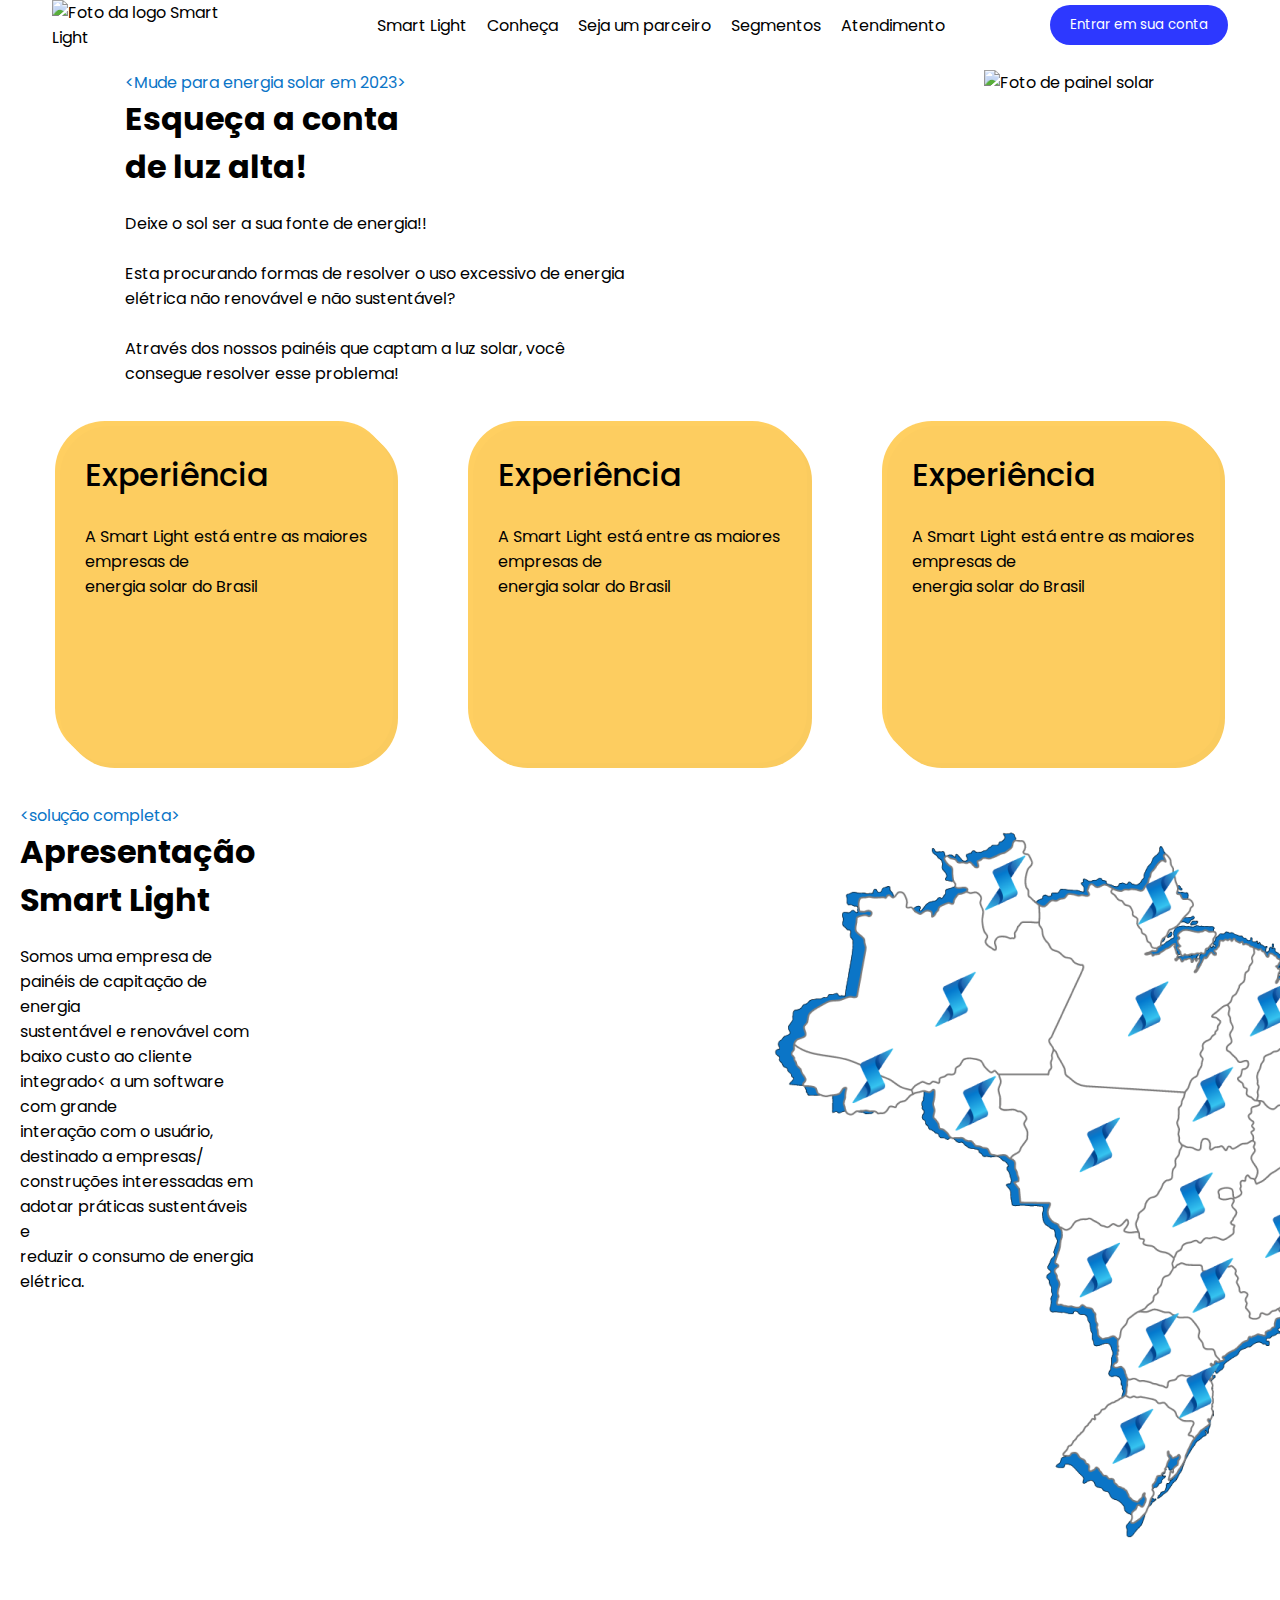
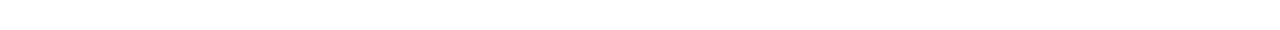
==== index.html @ 991dec16 "Adicionado card-box" ====
<!DOCTYPE html>
<html lang="en">

<head>
    <meta charset="UTF-8">
    <meta http-equiv="X-UA-Compatible" content="IE=edge">
    <meta name="viewport" content="width=device-width, initial-scale=1.0">
    <link rel="stylesheet" href="./style.css">
    <link rel="preconnect" href="https://fonts.googleapis.com">
    <link rel="preconnect" href="https://fonts.gstatic.com" crossorigin>
    <link href="https://fonts.googleapis.com/css2?family=Poppins:wght@300;400;500;600;700;800;900&display=swap"
        rel="stylesheet">

    <script defer src="./script.js"></script>
    <title>Smart Light</title>
</head>

<body>
    <header>
        <nav>
            <img src="./img/logosmart.png" class="logo" alt="Foto da logo Smart Light">
            <div class="links">
                <ul class="nav-itens">
                    <li><a href="">Smart Light</a></li>
                    <li><a href="">Conheça</a></li>
                    <li><a href="">Seja um parceiro</a></li>
                    <li><a href="">Segmentos</a></li>
                    <li><a href="">Atendimento</a></li>
                </ul>
            </div>
            <button href="" class="login">Entrar em sua conta</button>
        </nav>
    </header>

    <div class="container">
    <div class="container-top">
        <div class="texto">
            <p class="mude-energia-solar">&ltMude para energia solar em 2023&gt</p>
            <h1>Esqueça a conta<br>de luz alta!</h1>
            <p>Deixe o sol ser a sua fonte de energia!!</p><br>

            <p>Esta procurando formas de resolver o uso excessivo de energia<br> elétrica não renovável e não
                sustentável?</p><br>

            <p>Através dos nossos painéis que captam a luz solar, você<br> consegue resolver esse problema!</p>

        </div>

        <div class="imagem">
            <img src="./img/painel.png" class="foto-painel" alt="Foto de painel solar">
        </div>
    </div>




    <div class="card-box-container">

        <section class="card-box">
            <div class="card-box-texto">
                <h1>Experiência</h1><br>
                <p>A Smart Light está entre as maiores empresas de<br> energia solar do Brasil</p>
            </div>
        </section>

        <section class="card-box">
            <div class="card-box-texto">
                <h1>Experiência</h1><br>
                <p>A Smart Light está entre as maiores empresas de<br> energia solar do Brasil</p>
            </div>
        </section>

        <section class="card-box">
            <div class="card-box-texto">
                <h1>Experiência</h1><br>
                <p>A Smart Light está entre as maiores empresas de<br> energia solar do Brasil</p>
            </div>
        </section>

    </div>



        <div class="container-top">
            <div class="texto">
                <div class="texto2">
                    <p class="mude-energia-solar">&ltsolução completa&gt</p>
                    <h1>Apresentação<br>Smart Light</h1>
                    <p>Somos uma empresa de painéis de capitação de energia<br> sustentável e renovável com baixo
                        custo ao cliente integrado< a um software com grande<br> interação com o usuário,<br>
                            destinado a empresas/<br>construções interessadas em<br> adotar práticas sustentáveis
                            e<br> reduzir o consumo de energia<br> elétrica.</p>
                </div>
            </div>

            <div class="imagem">
                <img src="./img/mapa.png" class="foto-painel" alt="Foto de painel solar">
            </div>
        </div>
    </div>

</body>

</html>
---- style.css ----
* {
    padding: 0;
    margin: 0 auto;
    box-sizing: border-box;
    font-family: 'Poppins', sans-serif;
}

nav {
    display: flex;
    justify-content: space-around;
    align-items: center;
}

.logo {
    width: 200px;
}

.nav-itens {
    list-style: none;
    display: flex;
}

.nav-itens>li>a {
    padding-left: 20px;
    color: rgb(0, 0, 0);
    text-decoration: none;
}

.login {
    padding: 10px 20px;
    border-radius: 20px;
    border: none;
    color: #ffff;
    background-color: #2D38FF;
    cursor: pointer;
    transition: 1s ;
}

.login:hover {
    background-color:#00010c;
    transition: 1s;
}

.container {
    margin: 20px;
}


.container-top{
    display: flex;
    justify-content: space-between;
    gap:150px;
}

.container-top h1{
    margin-bottom: 20px;
}

.mude-energia-solar {
    color: #0B75C7;
}

.card-box-container {
    display: flex;
    justify-content: center;
}

.card-box {
    width: 349px;
    height: 337px;
    display: inline-block;
    margin: 40px;
    border-radius: 50px;
    background: #FDCD60;
    box-shadow:  5px 5px 0px #facb5f,-5px -5px 0px #ffcf61;
}

.card-box-texto {
    padding: 25px;
}

.card-box-texto h1 {
    font-weight: 500;
}
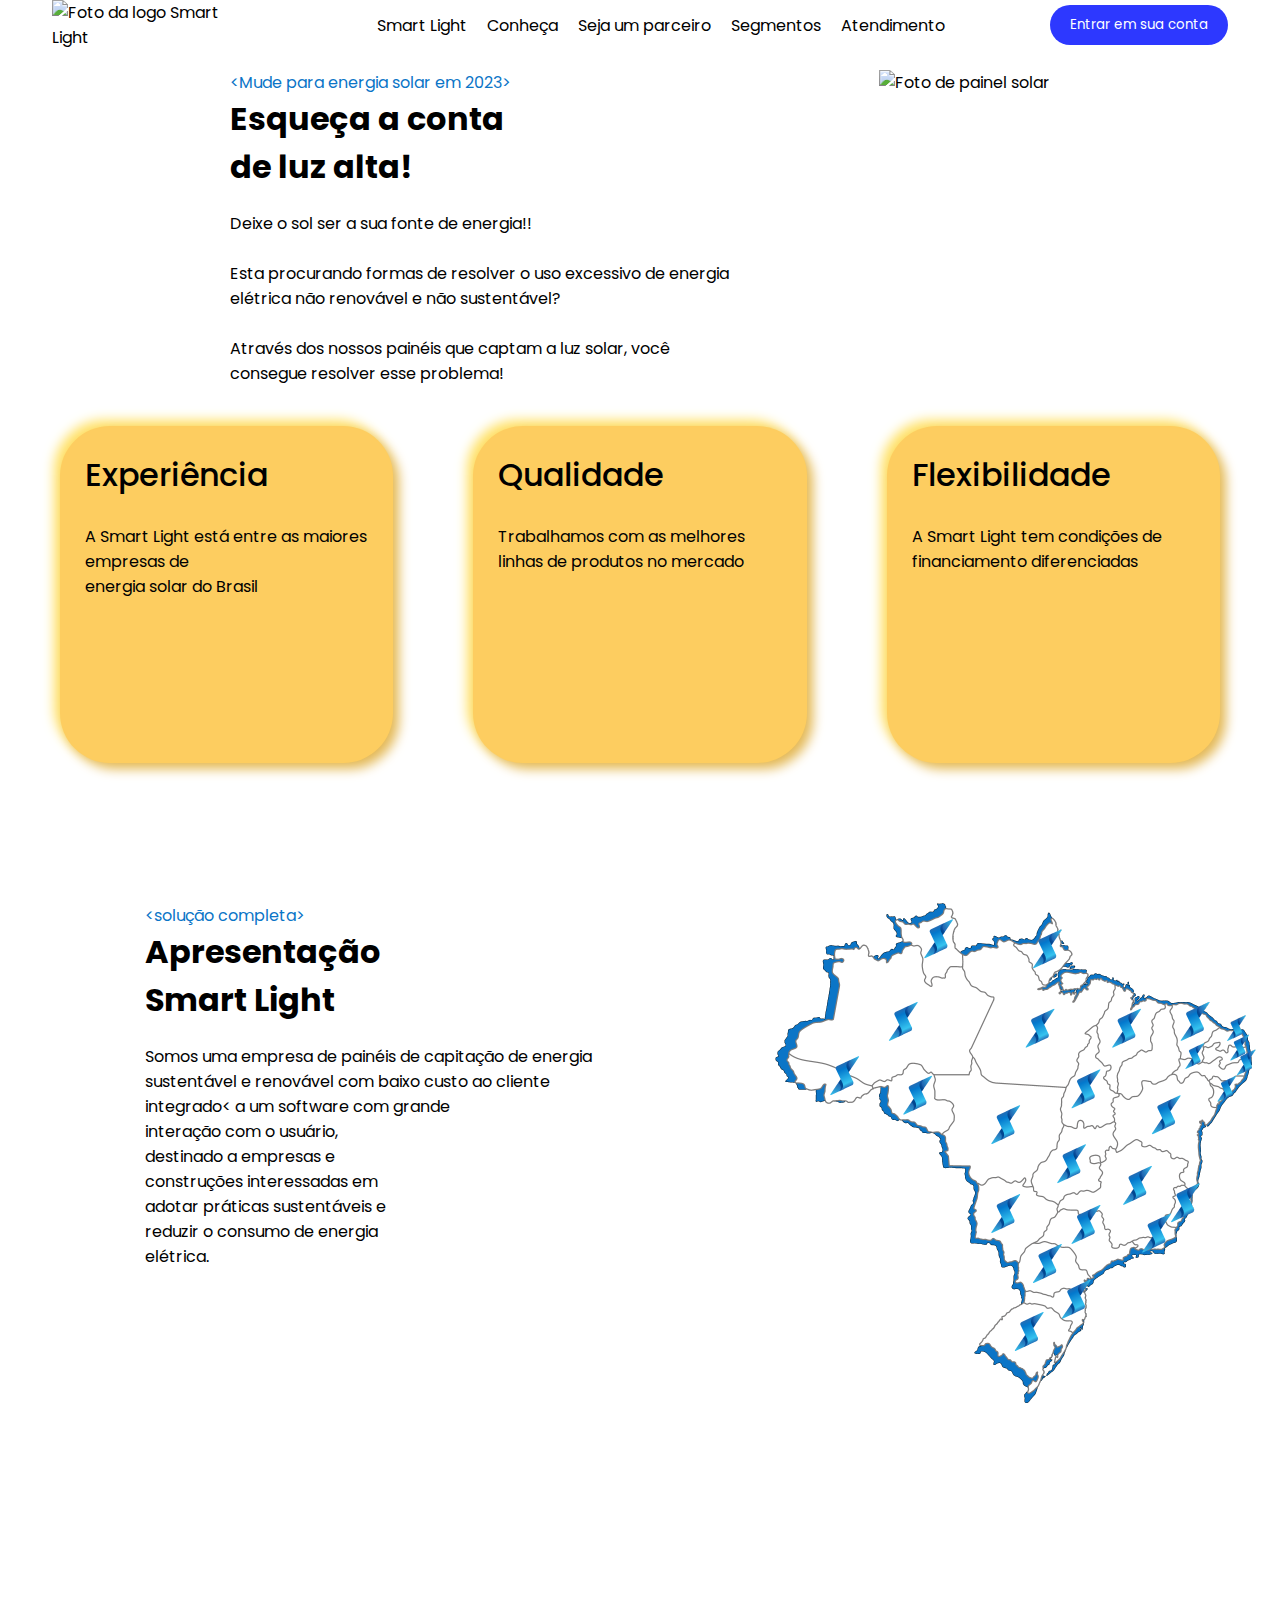
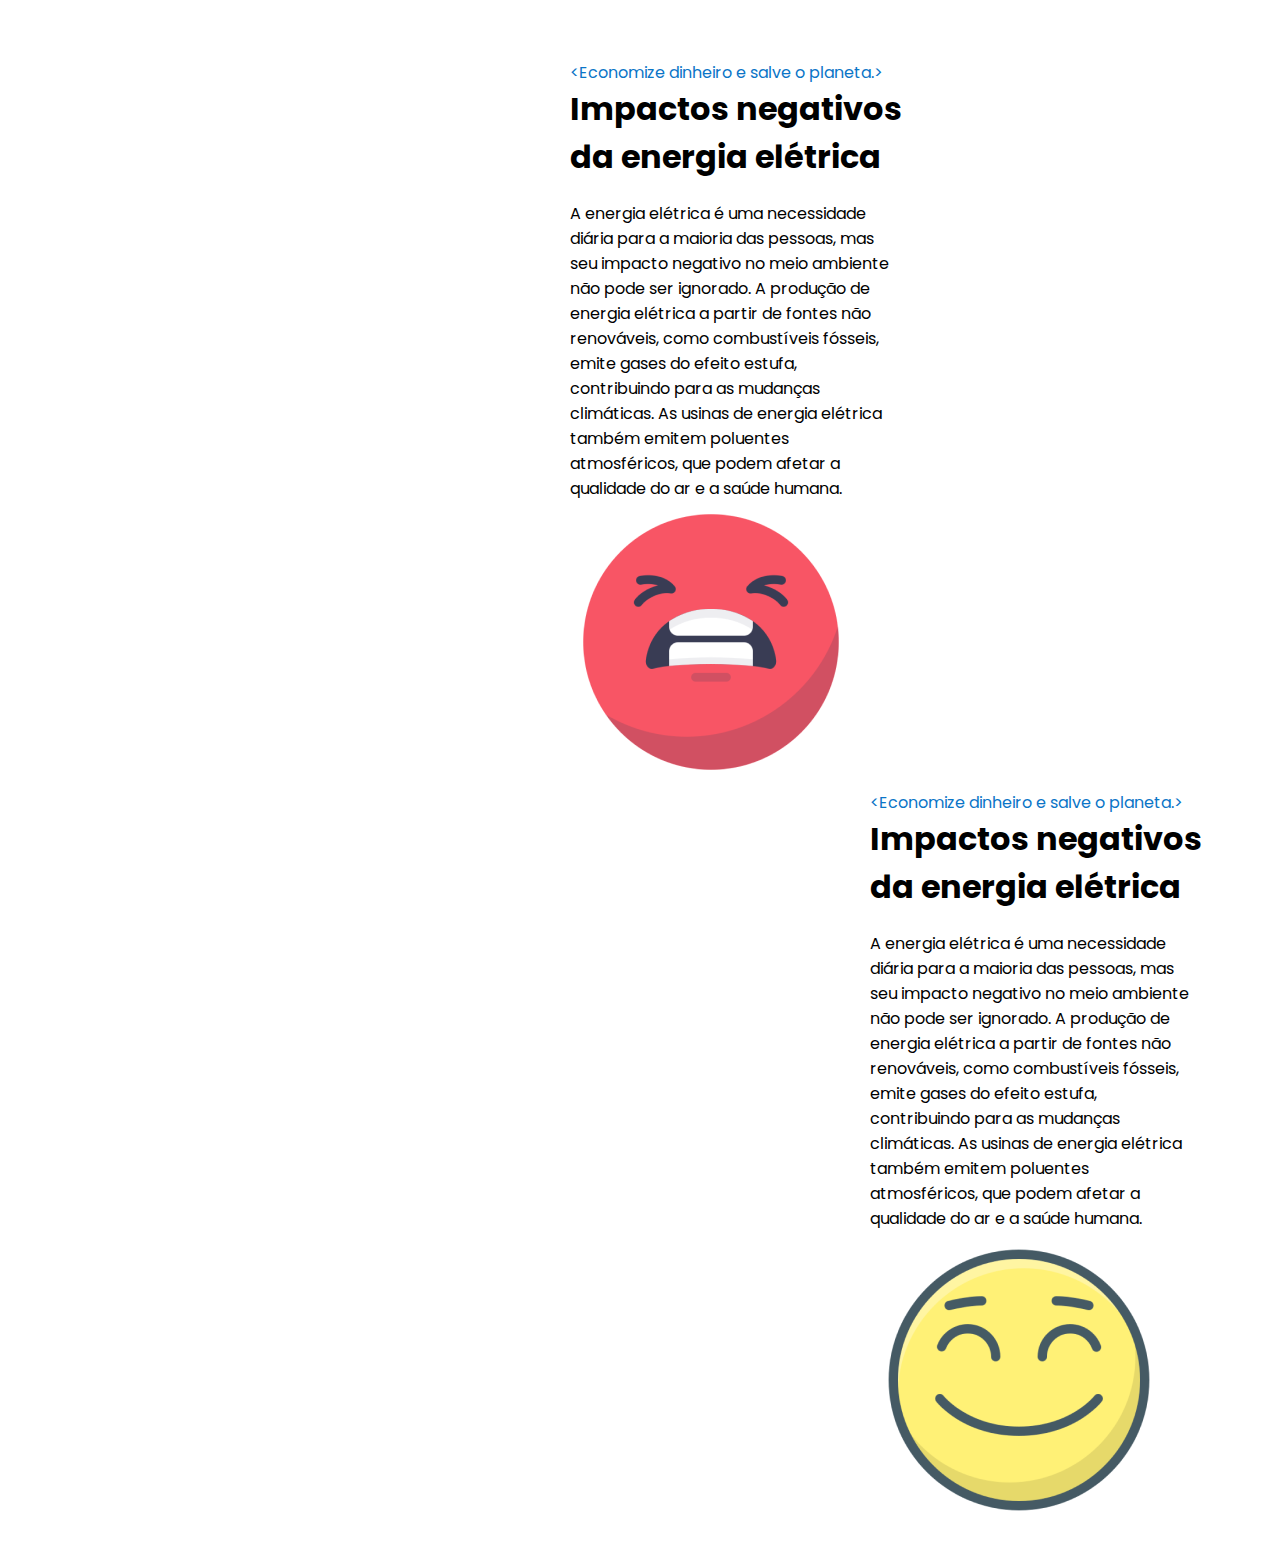
==== commit d5f93b93: "Adicionado aba de impactos" ====
--- a/index.html
+++ b/index.html
@@ -33,70 +33,100 @@
     </header>
 
     <div class="container">
-    <div class="container-top">
-        <div class="texto">
-            <p class="mude-energia-solar">&ltMude para energia solar em 2023&gt</p>
-            <h1>Esqueça a conta<br>de luz alta!</h1>
-            <p>Deixe o sol ser a sua fonte de energia!!</p><br>
+        <div class="container-top">
+            <div class="texto">
+                <p class="texto-azul">&ltMude para energia solar em 2023&gt</p>
+                <h1>Esqueça a conta<br>de luz alta!</h1>
+                <p>Deixe o sol ser a sua fonte de energia!!</p><br>
 
-            <p>Esta procurando formas de resolver o uso excessivo de energia<br> elétrica não renovável e não
-                sustentável?</p><br>
+                <p>Esta procurando formas de resolver o uso excessivo de energia<br> elétrica não renovável e não
+                    sustentável?</p><br>
 
-            <p>Através dos nossos painéis que captam a luz solar, você<br> consegue resolver esse problema!</p>
+                <p>Através dos nossos painéis que captam a luz solar, você<br> consegue resolver esse problema!</p>
 
+            </div>
+
+            <div class="imagem">
+                <img src="./img/painel.png" class="foto-painel" alt="Foto de painel solar">
+            </div>
         </div>
-
-        <div class="imagem">
-            <img src="./img/painel.png" class="foto-painel" alt="Foto de painel solar">
-        </div>
-    </div>
 
 
 
 
-    <div class="card-box-container">
+        <div class="card-box-container">
 
-        <section class="card-box">
-            <div class="card-box-texto">
-                <h1>Experiência</h1><br>
-                <p>A Smart Light está entre as maiores empresas de<br> energia solar do Brasil</p>
-            </div>
-        </section>
+            <section class="card-box">
+                <div class="card-box-texto">
+                    <h1>Experiência</h1><br>
+                    <p>A Smart Light está entre as maiores empresas de<br> energia solar do Brasil</p>
+                </div>
+            </section>
 
-        <section class="card-box">
-            <div class="card-box-texto">
-                <h1>Experiência</h1><br>
-                <p>A Smart Light está entre as maiores empresas de<br> energia solar do Brasil</p>
-            </div>
-        </section>
+            <section class="card-box">
+                <div class="card-box-texto">
+                    <h1>Qualidade</h1><br>
+                    <p>Trabalhamos com as melhores linhas de produtos no mercado</p>
+                </div>
+            </section>
 
-        <section class="card-box">
-            <div class="card-box-texto">
-                <h1>Experiência</h1><br>
-                <p>A Smart Light está entre as maiores empresas de<br> energia solar do Brasil</p>
-            </div>
-        </section>
+            <section class="card-box">
+                <div class="card-box-texto">
+                    <h1>Flexibilidade</h1><br>
+                    <p>A Smart Light tem condições de financiamento diferenciadas</p>
+                </div>
+            </section>
 
-    </div>
+        </div>
 
 
 
-        <div class="container-top">
+        <div class="container-top-2">
             <div class="texto">
-                <div class="texto2">
-                    <p class="mude-energia-solar">&ltsolução completa&gt</p>
-                    <h1>Apresentação<br>Smart Light</h1>
-                    <p>Somos uma empresa de painéis de capitação de energia<br> sustentável e renovável com baixo
-                        custo ao cliente integrado< a um software com grande<br> interação com o usuário,<br>
-                            destinado a empresas/<br>construções interessadas em<br> adotar práticas sustentáveis
-                            e<br> reduzir o consumo de energia<br> elétrica.</p>
-                </div>
+                <p class="texto-azul">&ltsolução completa&gt</p>
+                <h1>Apresentação<br>Smart Light</h1>
+                <p>Somos uma empresa de painéis de capitação de energia<br> sustentável e renovável com baixo
+                    custo ao cliente integrado< a um software com grande<br> interação com o usuário,<br>
+                        destinado a empresas e<br>construções interessadas em<br> adotar práticas sustentáveis
+                        e<br> reduzir o consumo de energia<br> elétrica.</p>
+            </div>
+            <div class="imagem-mapa">
+                <img src="./img/mapa.png" class="foto-mapa" alt="Foto de painel solar">
+            </div>
+        </div>
+
+        <div class="container-impactos">
+            <div class="texto-impactos">
+                <p class="texto-azul">&ltEconomize dinheiro e salve o planeta.&gt</p>
+                <h1>Impactos negativos<br>da energia elétrica</h1>
+                <p>A energia elétrica é uma necessidade<br> diária para a maioria das pessoas, mas<br> seu impacto
+                    negativo no meio ambiente<br> não pode ser ignorado. A produção de<br> energia elétrica a partir de
+                    fontes não<br> renováveis, como combustíveis fósseis,<br> emite gases do efeito estufa,<br>
+                    contribuindo para as mudanças<br> climáticas. As usinas de energia elétrica<br> também emitem
+                    poluentes<br> atmosféricos, que podem afetar a<br> qualidade do ar e a saúde humana.</p>
             </div>
 
-            <div class="imagem">
-                <img src="./img/mapa.png" class="foto-painel" alt="Foto de painel solar">
+            <div class="imagens-impactos">
+                <img src="./img/triste.png" class="triste" alt="">
             </div>
         </div>
+
+        <div class="container-impactos-2">
+            <div class="texto-impactos-2">
+                <p class="texto-azul">&ltEconomize dinheiro e salve o planeta.&gt</p>
+                <h1>Impactos negativos<br>da energia elétrica</h1>
+                <p>A energia elétrica é uma necessidade<br> diária para a maioria das pessoas, mas<br> seu impacto
+                    negativo no meio ambiente<br> não pode ser ignorado. A produção de<br> energia elétrica a partir de
+                    fontes não<br> renováveis, como combustíveis fósseis,<br> emite gases do efeito estufa,<br>
+                    contribuindo para as mudanças<br> climáticas. As usinas de energia elétrica<br> também emitem
+                    poluentes<br> atmosféricos, que podem afetar a<br> qualidade do ar e a saúde humana.</p>
+            </div>
+            <div class="imagens-impactos">
+                <img src="./img/feliz.png" class="feliz" alt="">
+            </div>
+        </div>
+
+
     </div>
 
 </body>
--- a/style.css
+++ b/style.css
@@ -1,6 +1,6 @@
 * {
     padding: 0;
-    margin: 0 auto;
+    margin: 0px;
     box-sizing: border-box;
     font-family: 'Poppins', sans-serif;
 }
@@ -41,28 +41,28 @@
     transition: 1s;
 }
 
+/*CONTAINER GERAL*/
 .container {
     margin: 20px;
 }
 
-
+/*CONTAINER-TOP 1*/
 .container-top{
     display: flex;
-    justify-content: space-between;
+    justify-content: center;
     gap:150px;
 }
 
+/*MARGIN BOTTOM DO H1 PARA O TEXTO*/
 .container-top h1{
     margin-bottom: 20px;
 }
 
-.mude-energia-solar {
-    color: #0B75C7;
-}
 
 .card-box-container {
     display: flex;
     justify-content: center;
+    margin-bottom: 100px;
 }
 
 .card-box {
@@ -72,7 +72,7 @@
     margin: 40px;
     border-radius: 50px;
     background: #FDCD60;
-    box-shadow:  5px 5px 0px #facb5f,-5px -5px 0px #ffcf61;
+    box-shadow:  6px 6px 12px #e4b956,-6px -6px 12px #ffe26a;
 }
 
 .card-box-texto {
@@ -82,3 +82,45 @@
 .card-box-texto h1 {
     font-weight: 500;
 }
+
+/*CONTAINER-TOP 2*/
+.container-top-2{
+    display: flex;
+    justify-content: center;
+    gap:150px;
+    margin-left: 125px;
+    margin-bottom: 250px;
+}
+
+/*MARGIN BOTTOM DO H1 PARA O TEXTO*/
+.container-top-2 h1{
+    margin-bottom: 20px;
+}
+
+/*MARGIN BOTTOM DO H1 PARA O TEXTO*/
+.container-impactos h1{
+    margin-bottom: 20px;
+}
+
+/*MARGIN BOTTOM DO H1 PARA O TEXTO*/
+.container-impactos-2 h1{
+    margin-bottom: 20px;
+}
+
+.container-impactos {
+    display: inline-block;
+    margin-left: 550px;
+
+}
+
+.container-impactos-2 {
+    display: inline-block;
+    margin-left: 850px;
+}
+
+/*TEXTO EM AZUL EM CIMA DOS CONTAINERS*/
+.texto-azul {
+    color: #0B75C7;
+}
+
+
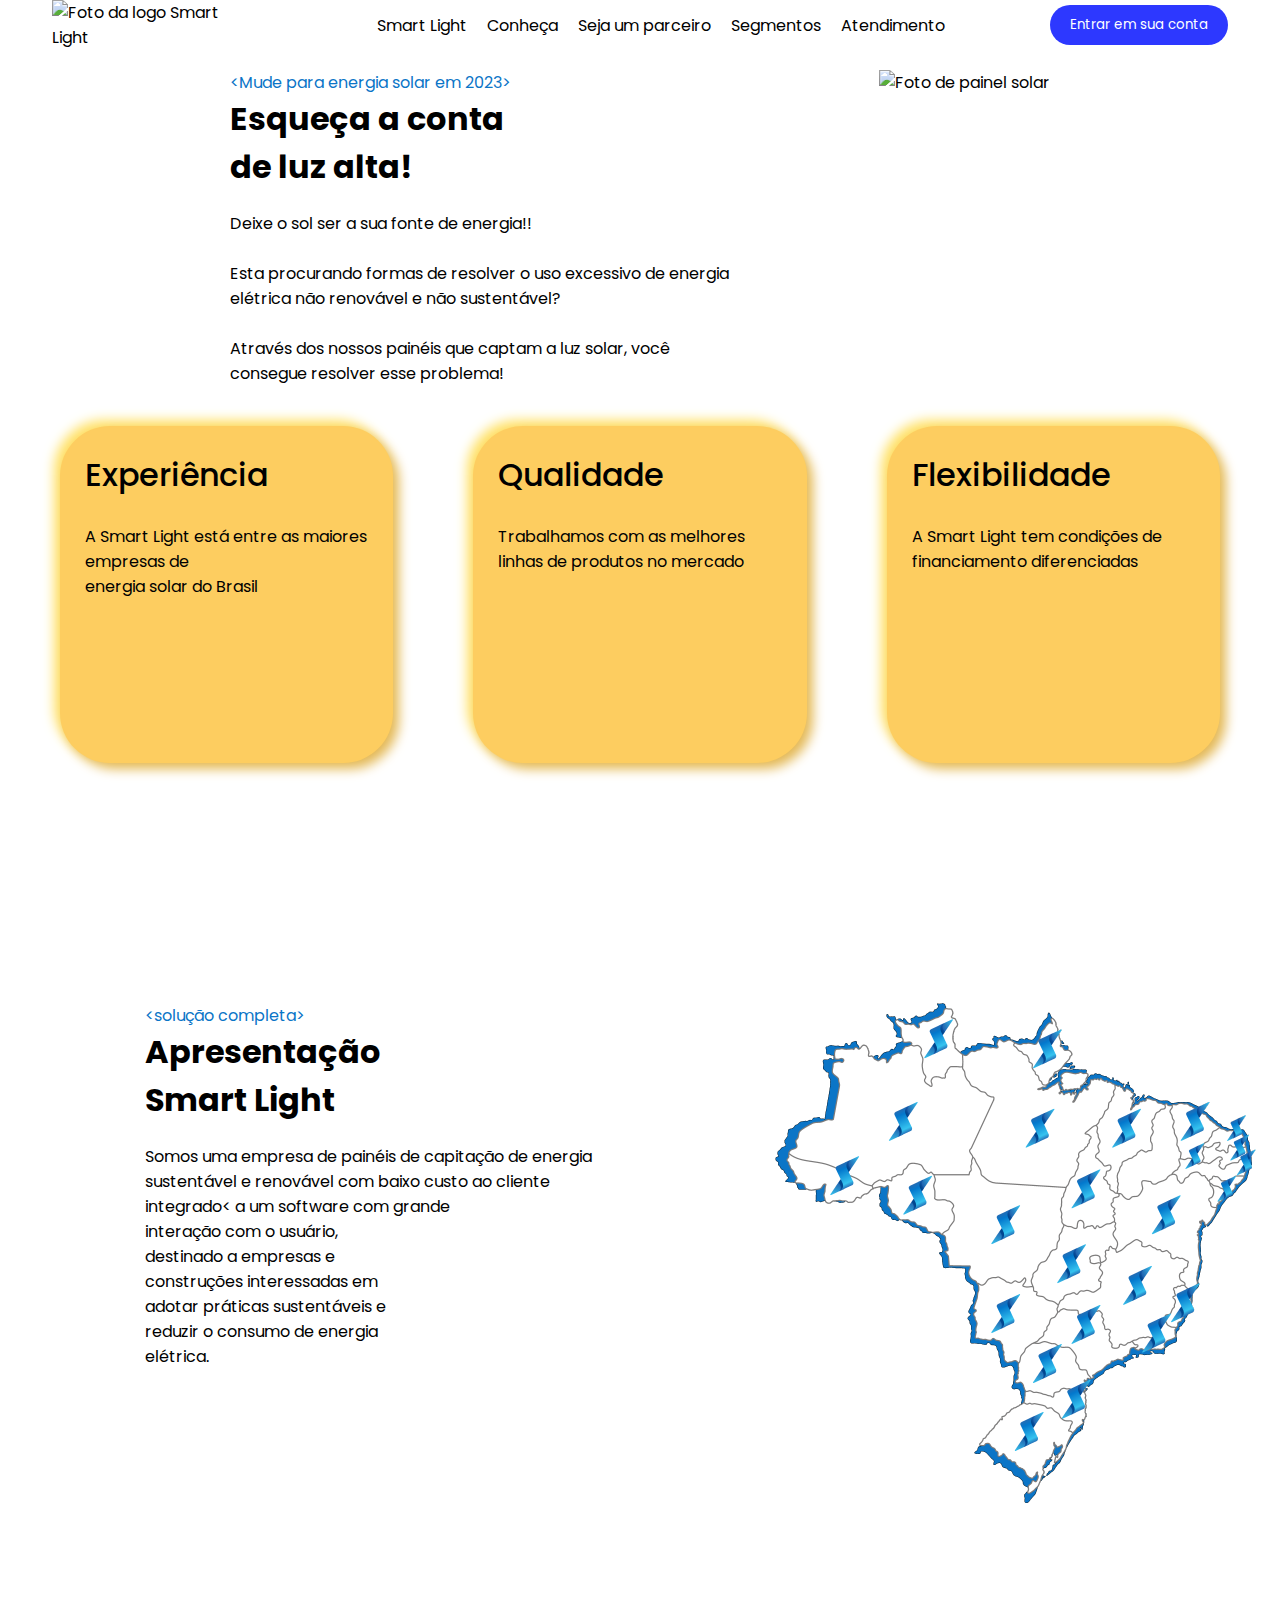
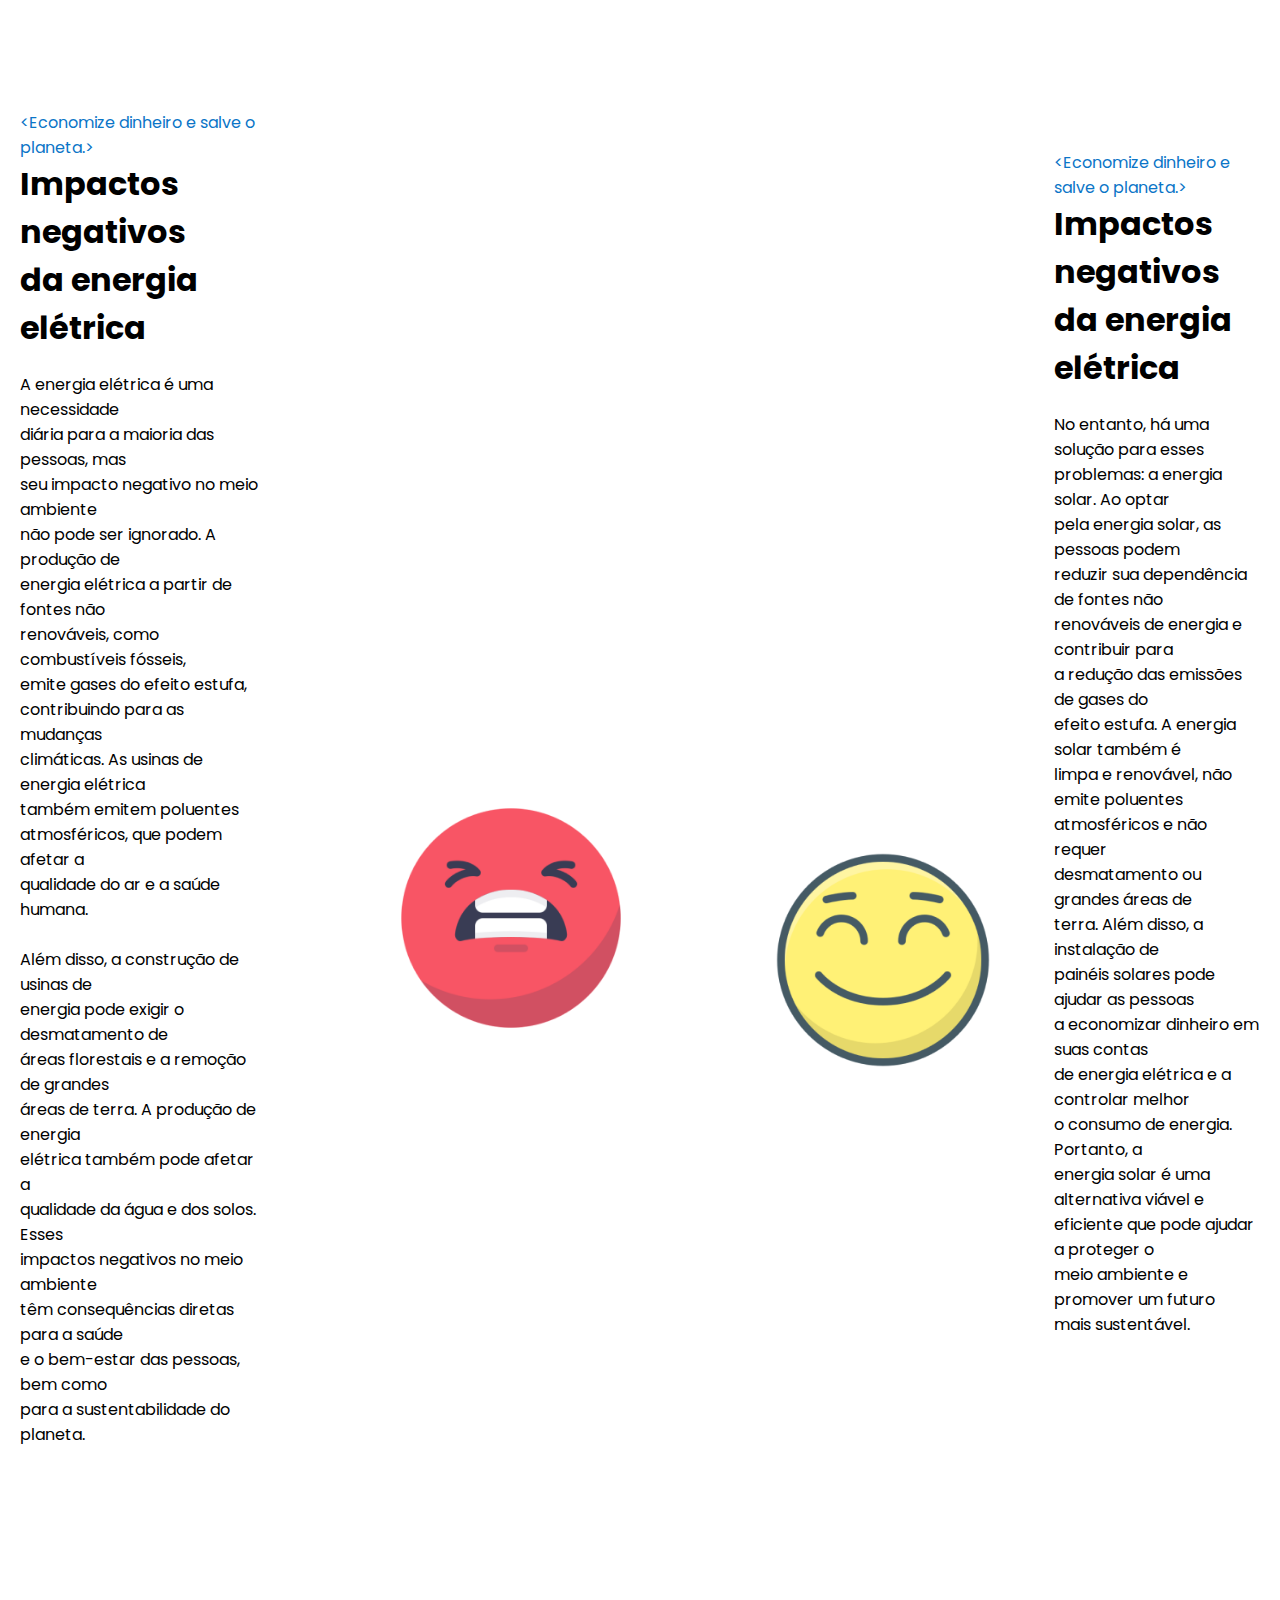
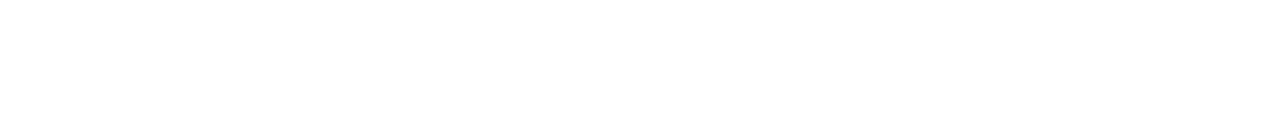
==== commit b2b09fee: "Finalizada a aba de impactos" ====
--- a/index.html
+++ b/index.html
@@ -8,8 +8,13 @@
     <link rel="stylesheet" href="./style.css">
     <link rel="preconnect" href="https://fonts.googleapis.com">
     <link rel="preconnect" href="https://fonts.gstatic.com" crossorigin>
-    <link href="https://fonts.googleapis.com/css2?family=Poppins:wght@300;400;500;600;700;800;900&display=swap"
-        rel="stylesheet">
+    <link href="https://fonts.googleapis.com/css2?family=Poppins:wght@300;400;500;600;700;800;900&display=swap" rel="stylesheet">
+    <link rel="stylesheet" href="./css/style.css">
+    <link rel="stylesheet" href="./css/cards.css">
+    <link rel="stylesheet" href="./css/containers.css">
+    <link rel="stylesheet" href="./css/impactos.css">
+    
+
 
     <script defer src="./script.js"></script>
     <title>Smart Light</title>
@@ -103,27 +108,26 @@
                     negativo no meio ambiente<br> não pode ser ignorado. A produção de<br> energia elétrica a partir de
                     fontes não<br> renováveis, como combustíveis fósseis,<br> emite gases do efeito estufa,<br>
                     contribuindo para as mudanças<br> climáticas. As usinas de energia elétrica<br> também emitem
-                    poluentes<br> atmosféricos, que podem afetar a<br> qualidade do ar e a saúde humana.</p>
+                    poluentes<br> atmosféricos, que podem afetar a<br> qualidade do ar e a saúde humana.<br>
+                    <br> Além disso, a construção de usinas de<br> energia pode exigir o desmatamento de<br> áreas florestais e a remoção de grandes<br> áreas de terra. A produção de energia<br> elétrica também pode afetar a<br> qualidade da água e dos solos. Esses<br>impactos negativos no meio ambiente<br> têm consequências diretas para a saúde<br> e o bem-estar das pessoas, bem como<br> para a sustentabilidade do planeta.</p>
+                    <div class="imagens-impactos">
+                        <img src="./img/triste.png" class="foto-triste" alt="">
+                    </div>
             </div>
 
-            <div class="imagens-impactos">
-                <img src="./img/triste.png" class="triste" alt="">
+            
+            <div class="imagens-impactos-2">
+                <img src="./img/feliz.png" class="foto-feliz" alt="">
             </div>
-        </div>
 
-        <div class="container-impactos-2">
             <div class="texto-impactos-2">
                 <p class="texto-azul">&ltEconomize dinheiro e salve o planeta.&gt</p>
                 <h1>Impactos negativos<br>da energia elétrica</h1>
-                <p>A energia elétrica é uma necessidade<br> diária para a maioria das pessoas, mas<br> seu impacto
-                    negativo no meio ambiente<br> não pode ser ignorado. A produção de<br> energia elétrica a partir de
-                    fontes não<br> renováveis, como combustíveis fósseis,<br> emite gases do efeito estufa,<br>
-                    contribuindo para as mudanças<br> climáticas. As usinas de energia elétrica<br> também emitem
-                    poluentes<br> atmosféricos, que podem afetar a<br> qualidade do ar e a saúde humana.</p>
+                <p>No entanto, há uma solução para esses<br> problemas: a energia solar. Ao optar<br> pela energia solar, as pessoas podem<br> reduzir sua dependência de fontes não<br> renováveis de energia e contribuir para<br> a redução das emissões de gases do<br> efeito estufa. A energia solar também é<br> limpa e renovável, não emite poluentes<br> atmosféricos e não requer<br> desmatamento ou grandes áreas de<br> terra. Além disso, a instalação de<br> painéis solares pode ajudar as pessoas<br> a economizar dinheiro em suas contas<br> de energia elétrica e a controlar melhor<br> o consumo de energia. Portanto, a<br> energia solar é uma alternativa viável e<br> eficiente que pode ajudar a proteger o<br> meio ambiente e promover um futuro<br> mais sustentável.</p>
+
+                    
             </div>
-            <div class="imagens-impactos">
-                <img src="./img/feliz.png" class="feliz" alt="">
-            </div>
+
         </div>
 
 
--- a/css/style.css
+++ b/css/style.css
@@ -0,0 +1,50 @@
+* {
+    padding: 0;
+    margin: 0px;
+    box-sizing: border-box;
+    font-family: 'Poppins', sans-serif;
+}
+
+nav {
+    display: flex;
+    justify-content: space-around;
+    align-items: center;
+}
+
+.logo {
+    width: 200px;
+}
+
+.nav-itens {
+    list-style: none;
+    display: flex;
+}
+
+.nav-itens>li>a {
+    padding-left: 20px;
+    color: rgb(0, 0, 0);
+    text-decoration: none;
+}
+
+.login {
+    padding: 10px 20px;
+    border-radius: 20px;
+    border: none;
+    color: #ffff;
+    background-color: #2D38FF;
+    cursor: pointer;
+    transition: 1s ;
+}
+
+.login:hover {
+    background-color:#00010c;
+    transition: 1s;
+}
+
+
+/*TEXTO EM AZUL EM CIMA DOS CONTAINERS*/
+.texto-azul {
+    color: #0B75C7;
+}
+
+
--- a/css/cards.css
+++ b/css/cards.css
@@ -0,0 +1,23 @@
+.card-box-container {
+    display: flex;
+    justify-content: center;
+    margin-bottom: 200px;
+}
+
+.card-box {
+    width: 349px;
+    height: 337px;
+    display: inline-block;
+    margin: 40px;
+    border-radius: 50px;
+    background: #FDCD60;
+    box-shadow:  6px 6px 12px #e4b956,-6px -6px 12px #ffe26a;
+}
+
+.card-box-texto {
+    padding: 25px;
+}
+
+.card-box-texto h1 {
+    font-weight: 500;
+}--- a/css/containers.css
+++ b/css/containers.css
@@ -0,0 +1,31 @@
+/*CONTAINER GERAL*/
+.container {
+    margin: 20px;
+}
+
+/*CONTAINER-TOP 1*/
+.container-top{
+    display: flex;
+    justify-content: center;
+    gap:150px;
+}
+
+/*MARGIN BOTTOM DO H1 PARA O TEXTO*/
+.container-top h1{
+    margin-bottom: 20px;
+}
+
+
+/*CONTAINER-TOP 2*/
+.container-top-2{
+    display: flex;
+    justify-content: center;
+    gap:150px;
+    margin-left: 125px;
+    margin-bottom: 200px;
+}
+
+/*MARGIN BOTTOM DO H1 PARA O TEXTO*/
+.container-top-2 h1{
+    margin-bottom: 20px;
+}--- a/css/impactos.css
+++ b/css/impactos.css
@@ -0,0 +1,33 @@
+.container-impactos {
+    display: flex;
+    justify-content: center;
+    align-items: center;
+}
+
+
+.texto-impactos-2 {
+    margin-left: 520px;
+    margin-bottom: 320px;
+}
+
+
+/*MARGIN BOTTOM DO H1 PARA O TEXTO*/
+.container-impactos h1{
+    margin-bottom: 20px;
+}
+
+
+.foto-triste{
+    width: 242px;
+    position: relative;
+    left: 370px;
+    bottom: 650px;
+}
+
+.foto-feliz {
+    position: relative;
+    margin-right: 30px;
+    width: 242px;
+    left: 500px;
+    top: 60px;
+}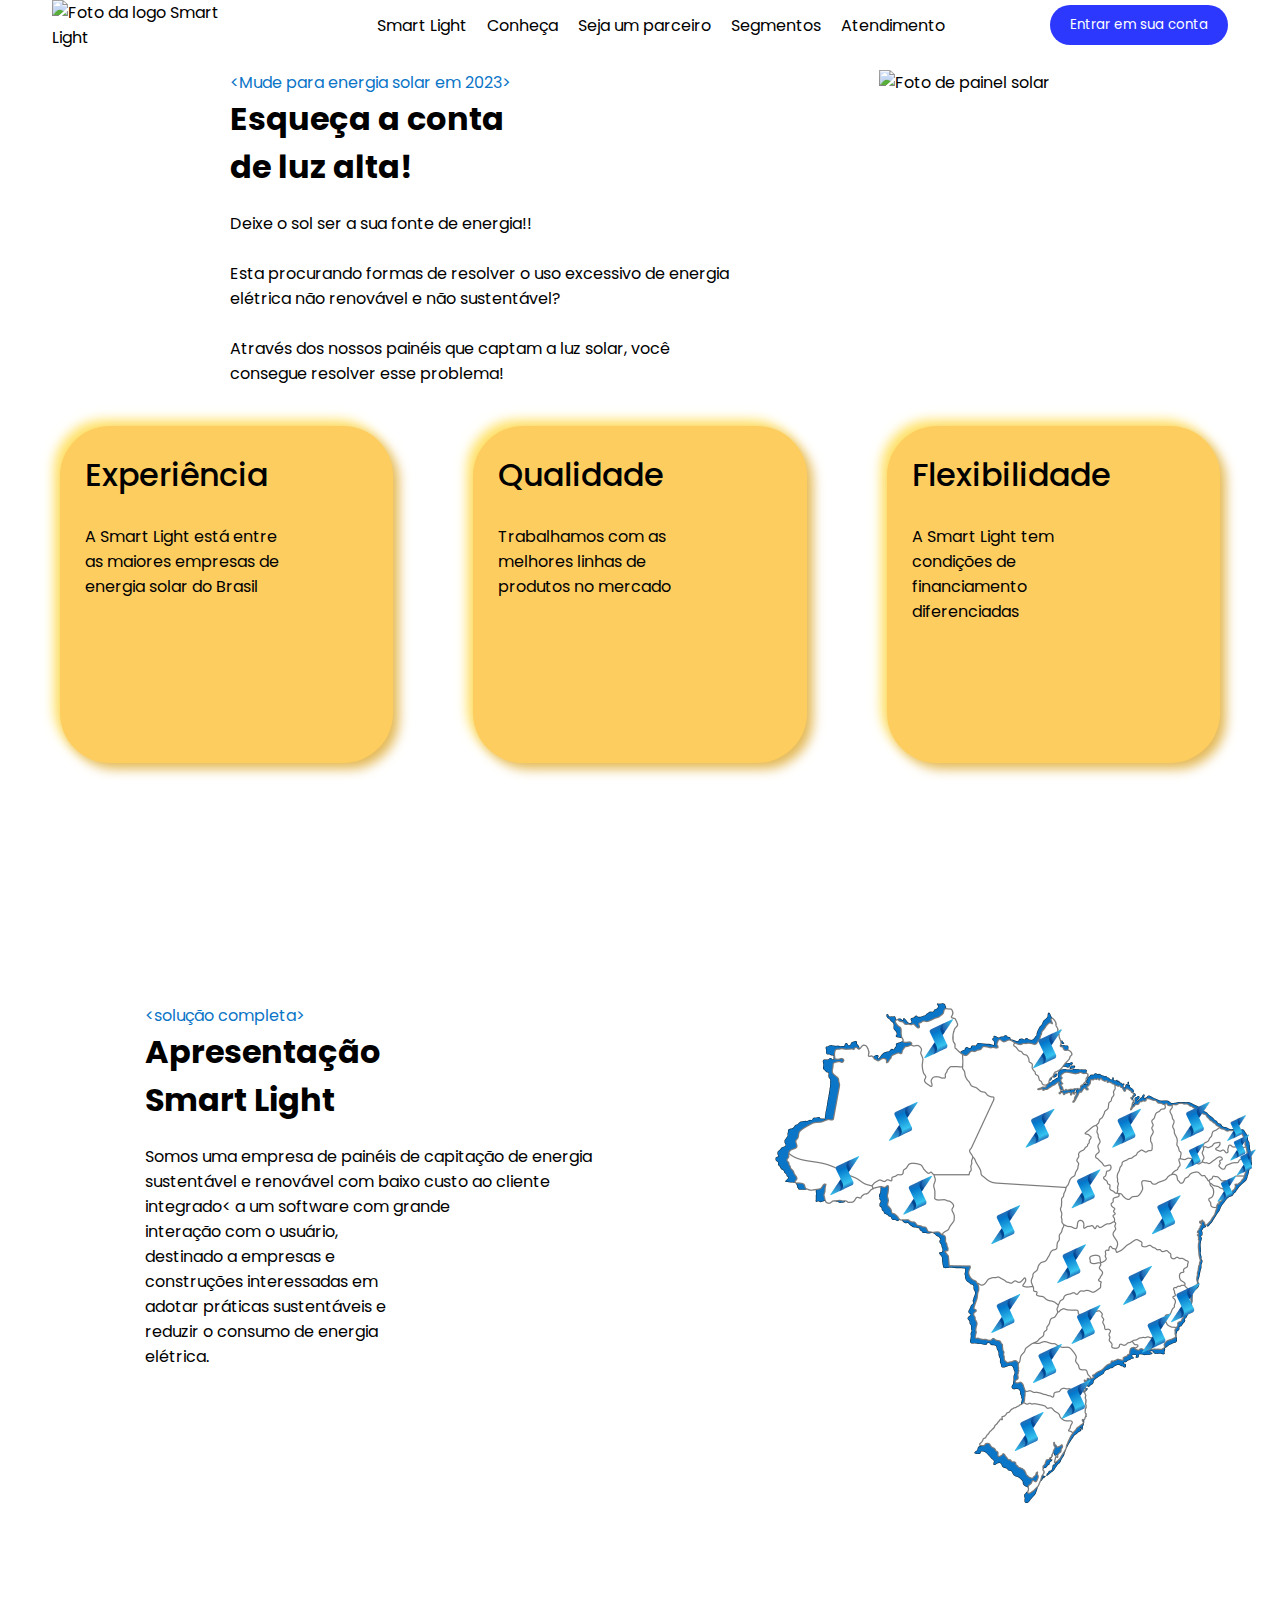
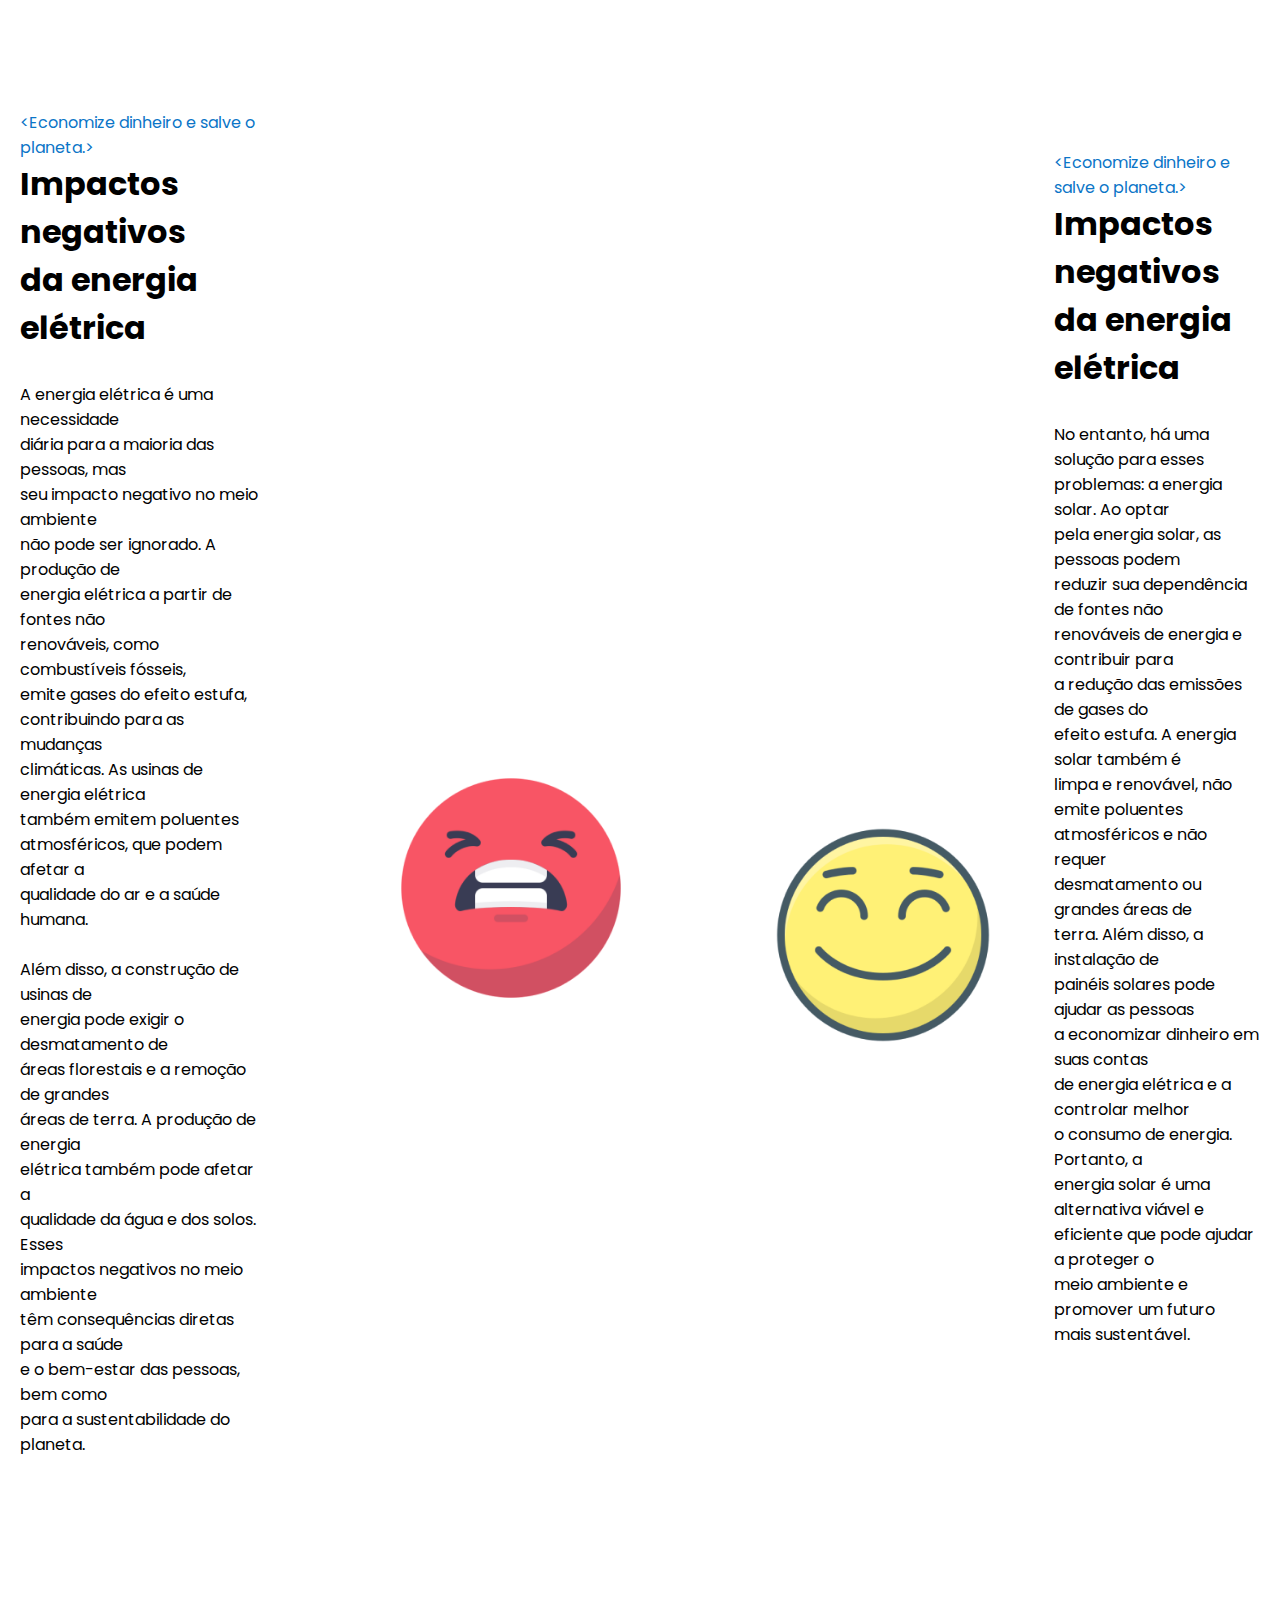
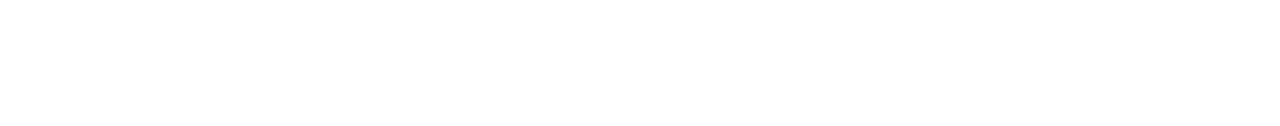
==== commit 7e37867d: "Adicionado animações nos cards, nav-bar e imagens foto-feliz e foto-triste" ====
--- a/index.html
+++ b/index.html
@@ -64,21 +64,21 @@
             <section class="card-box">
                 <div class="card-box-texto">
                     <h1>Experiência</h1><br>
-                    <p>A Smart Light está entre as maiores empresas de<br> energia solar do Brasil</p>
+                    <p>A Smart Light está entre<br> as maiores empresas de<br> energia solar do Brasil</p>
                 </div>
             </section>
 
             <section class="card-box">
                 <div class="card-box-texto">
                     <h1>Qualidade</h1><br>
-                    <p>Trabalhamos com as melhores linhas de produtos no mercado</p>
+                    <p>Trabalhamos com as<br> melhores linhas de<br> produtos no mercado</p>
                 </div>
             </section>
 
             <section class="card-box">
                 <div class="card-box-texto">
                     <h1>Flexibilidade</h1><br>
-                    <p>A Smart Light tem condições de financiamento diferenciadas</p>
+                    <p>A Smart Light tem<br> condições de<br> financiamento<br> diferenciadas</p>
                 </div>
             </section>
 
--- a/css/style.css
+++ b/css/style.css
@@ -24,6 +24,12 @@
     padding-left: 20px;
     color: rgb(0, 0, 0);
     text-decoration: none;
+    transition: .6s;
+}
+
+.nav-itens>li>:hover {
+    color: #2D38FF;
+    transition: .6s;
 }
 
 .login {
@@ -42,6 +48,8 @@
 }
 
 
+
+
 /*TEXTO EM AZUL EM CIMA DOS CONTAINERS*/
 .texto-azul {
     color: #0B75C7;
--- a/css/cards.css
+++ b/css/cards.css
@@ -12,6 +12,12 @@
     border-radius: 50px;
     background: #FDCD60;
     box-shadow:  6px 6px 12px #e4b956,-6px -6px 12px #ffe26a;
+    transition: 0.5s;
+}
+
+.card-box:hover {
+    transform: scale(105%);
+    transition: 0.5s;
 }
 
 .card-box-texto {
--- a/css/impactos.css
+++ b/css/impactos.css
@@ -13,7 +13,7 @@
 
 /*MARGIN BOTTOM DO H1 PARA O TEXTO*/
 .container-impactos h1{
-    margin-bottom: 20px;
+    margin-bottom: 30px;
 }
 
 
@@ -21,7 +21,13 @@
     width: 242px;
     position: relative;
     left: 370px;
-    bottom: 650px;
+    bottom: 690px;
+    transition: 0.8s;
+}
+
+.foto-triste:hover{
+    transform: scale(110%);
+    transition: 0.8s;
 }
 
 .foto-feliz {
@@ -29,5 +35,11 @@
     margin-right: 30px;
     width: 242px;
     left: 500px;
-    top: 60px;
-}+    top: 30px;
+    transition: 0.8s;
+}
+
+.foto-feliz:hover {
+    transform: scale(110%);
+    transition: 0.8s;
+}
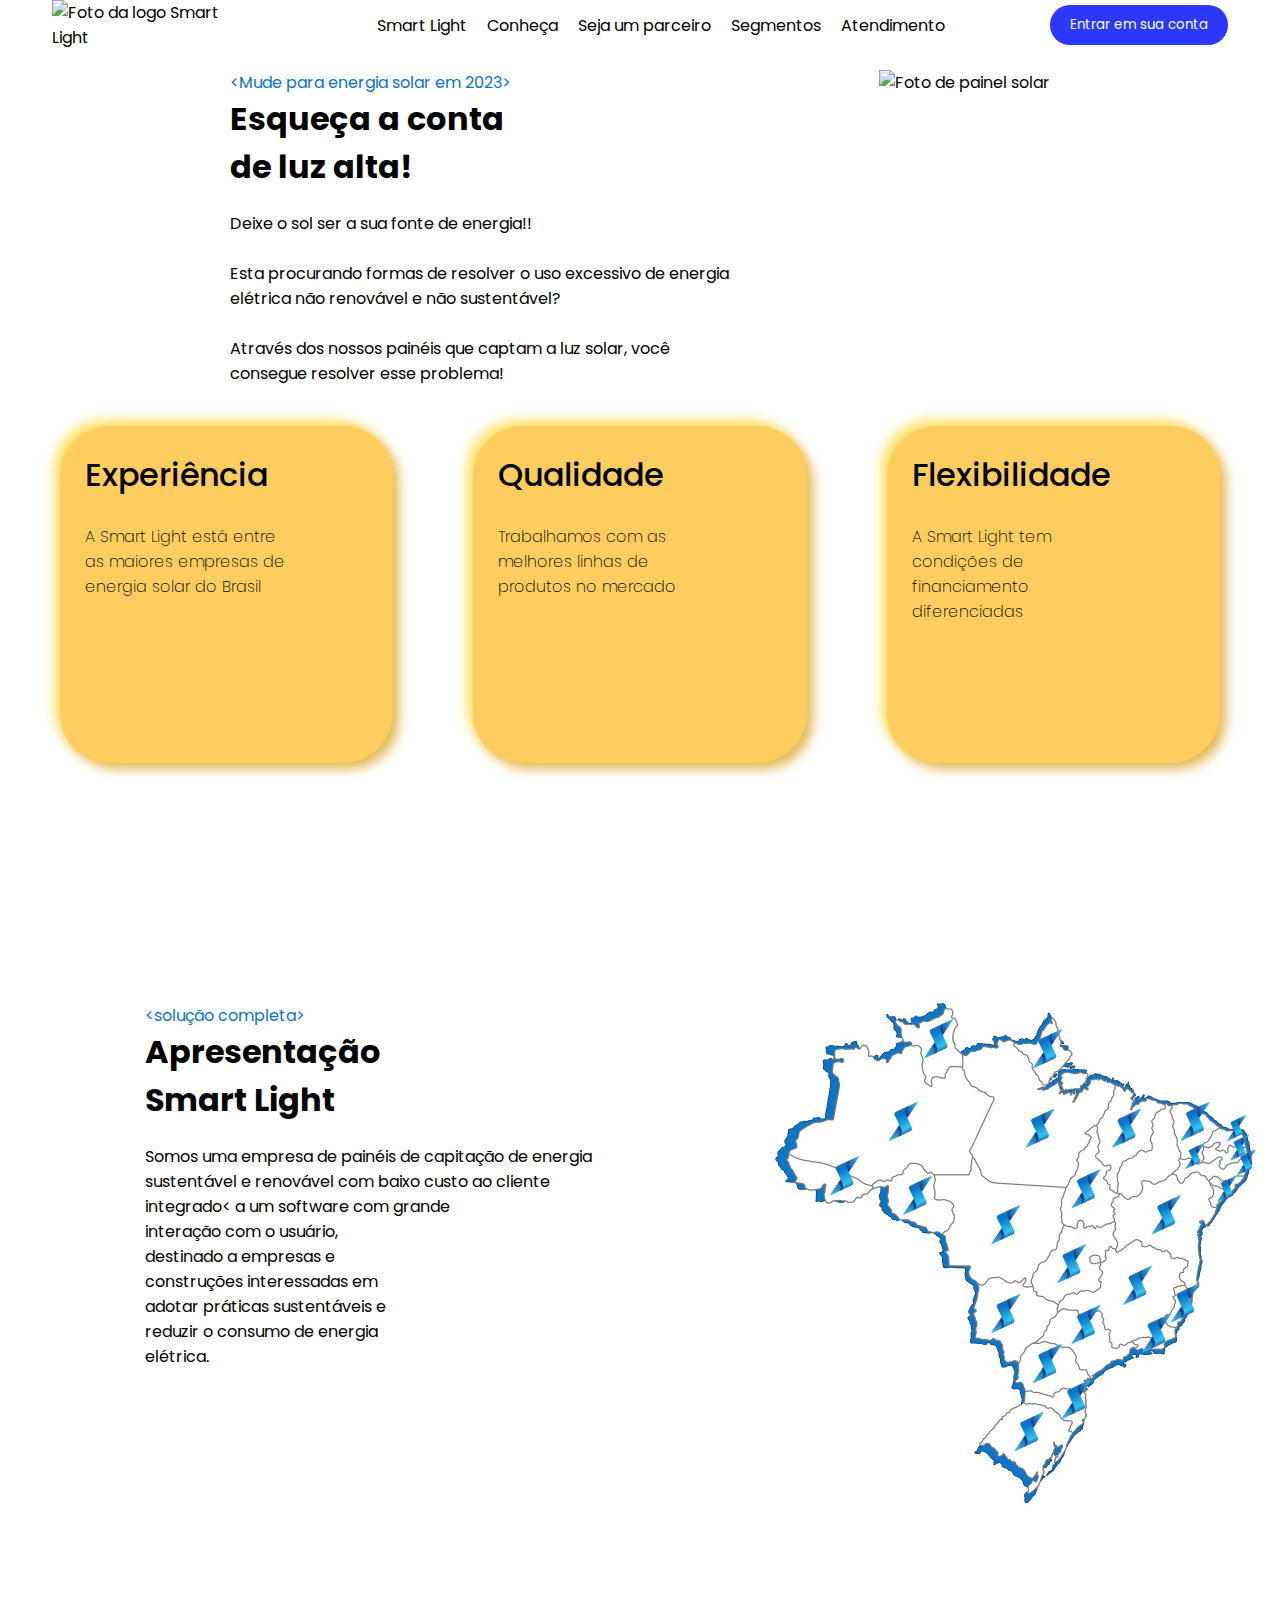
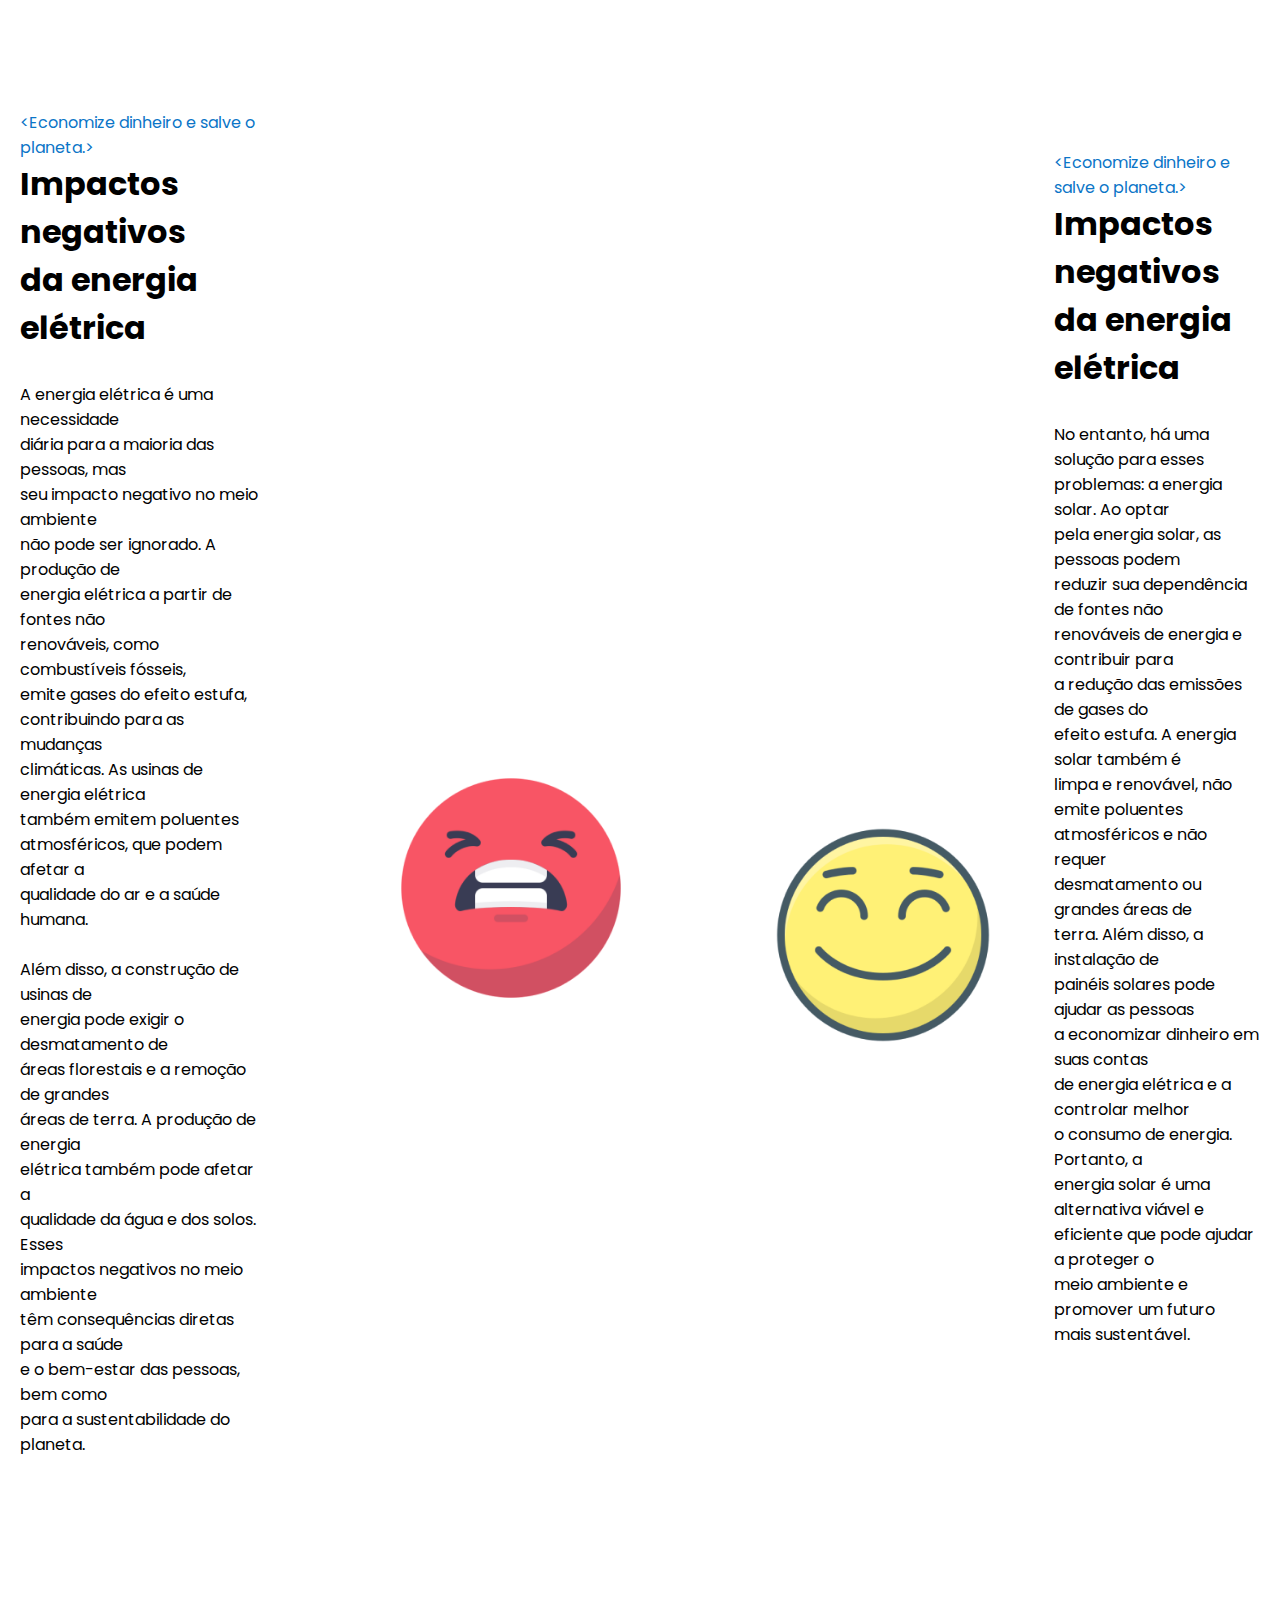
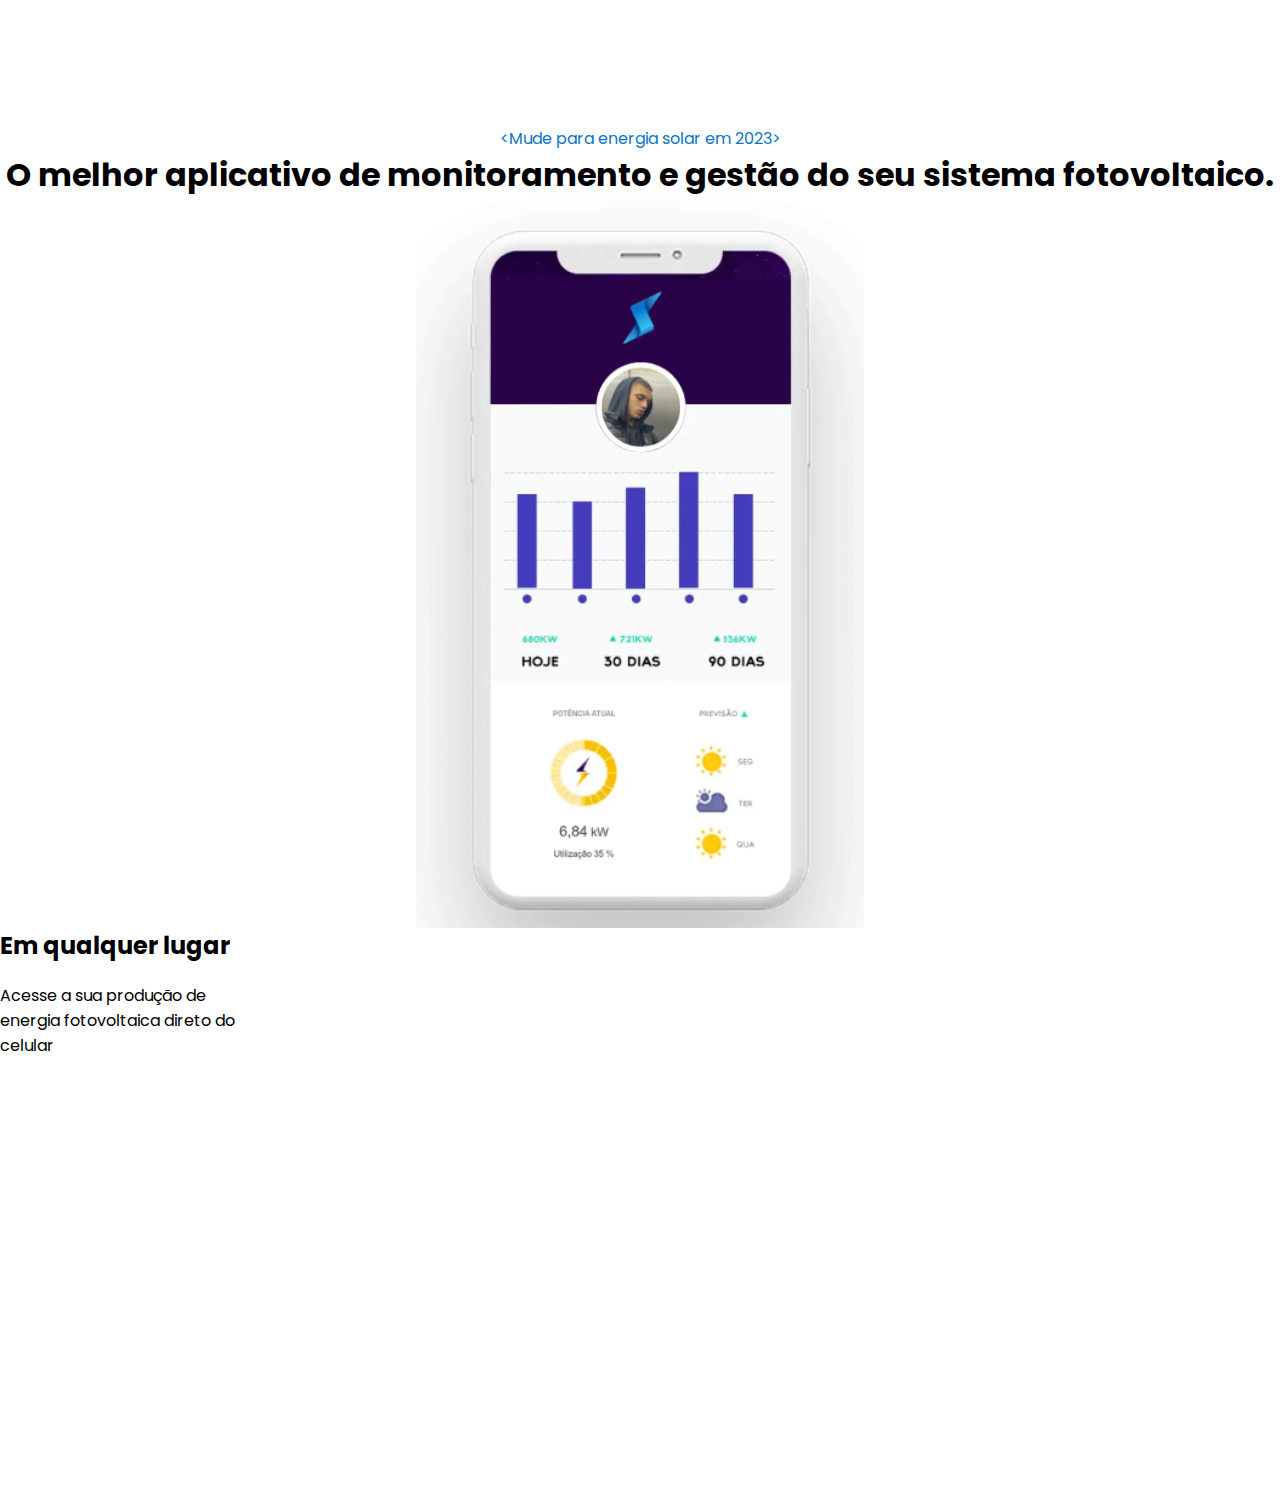
==== commit 70e20f3e: "Adicionado foto do Protótipo do App, juntamento com um h1" ====
--- a/index.html
+++ b/index.html
@@ -8,12 +8,14 @@
     <link rel="stylesheet" href="./style.css">
     <link rel="preconnect" href="https://fonts.googleapis.com">
     <link rel="preconnect" href="https://fonts.gstatic.com" crossorigin>
-    <link href="https://fonts.googleapis.com/css2?family=Poppins:wght@300;400;500;600;700;800;900&display=swap" rel="stylesheet">
-    <link rel="stylesheet" href="./css/style.css">
+    <link href="https://fonts.googleapis.com/css2?family=Poppins:wght@300;400;500;600;700;800;900&display=swap"
+        rel="stylesheet">
+    <link rel="stylesheet" href="./css/nav.css">
     <link rel="stylesheet" href="./css/cards.css">
     <link rel="stylesheet" href="./css/containers.css">
     <link rel="stylesheet" href="./css/impactos.css">
-    
+    <link rel="stylesheet" href="./css/aplicativo.css">
+
 
 
     <script defer src="./script.js"></script>
@@ -109,13 +111,18 @@
                     fontes não<br> renováveis, como combustíveis fósseis,<br> emite gases do efeito estufa,<br>
                     contribuindo para as mudanças<br> climáticas. As usinas de energia elétrica<br> também emitem
                     poluentes<br> atmosféricos, que podem afetar a<br> qualidade do ar e a saúde humana.<br>
-                    <br> Além disso, a construção de usinas de<br> energia pode exigir o desmatamento de<br> áreas florestais e a remoção de grandes<br> áreas de terra. A produção de energia<br> elétrica também pode afetar a<br> qualidade da água e dos solos. Esses<br>impactos negativos no meio ambiente<br> têm consequências diretas para a saúde<br> e o bem-estar das pessoas, bem como<br> para a sustentabilidade do planeta.</p>
-                    <div class="imagens-impactos">
-                        <img src="./img/triste.png" class="foto-triste" alt="">
-                    </div>
+                    <br> Além disso, a construção de usinas de<br> energia pode exigir o desmatamento de<br> áreas
+                    florestais e a remoção de grandes<br> áreas de terra. A produção de energia<br> elétrica também pode
+                    afetar a<br> qualidade da água e dos solos. Esses<br>impactos negativos no meio ambiente<br> têm
+                    consequências diretas para a saúde<br> e o bem-estar das pessoas, bem como<br> para a
+                    sustentabilidade do planeta.
+                </p>
+                <div class="imagens-impactos">
+                    <img src="./img/triste.png" class="foto-triste" alt="">
+                </div>
             </div>
 
-            
+
             <div class="imagens-impactos-2">
                 <img src="./img/feliz.png" class="foto-feliz" alt="">
             </div>
@@ -123,14 +130,28 @@
             <div class="texto-impactos-2">
                 <p class="texto-azul">&ltEconomize dinheiro e salve o planeta.&gt</p>
                 <h1>Impactos negativos<br>da energia elétrica</h1>
-                <p>No entanto, há uma solução para esses<br> problemas: a energia solar. Ao optar<br> pela energia solar, as pessoas podem<br> reduzir sua dependência de fontes não<br> renováveis de energia e contribuir para<br> a redução das emissões de gases do<br> efeito estufa. A energia solar também é<br> limpa e renovável, não emite poluentes<br> atmosféricos e não requer<br> desmatamento ou grandes áreas de<br> terra. Além disso, a instalação de<br> painéis solares pode ajudar as pessoas<br> a economizar dinheiro em suas contas<br> de energia elétrica e a controlar melhor<br> o consumo de energia. Portanto, a<br> energia solar é uma alternativa viável e<br> eficiente que pode ajudar a proteger o<br> meio ambiente e promover um futuro<br> mais sustentável.</p>
+                <p>No entanto, há uma solução para esses<br> problemas: a energia solar. Ao optar<br> pela energia
+                    solar, as pessoas podem<br> reduzir sua dependência de fontes não<br> renováveis de energia e
+                    contribuir para<br> a redução das emissões de gases do<br> efeito estufa. A energia solar também
+                    é<br> limpa e renovável, não emite poluentes<br> atmosféricos e não requer<br> desmatamento ou
+                    grandes áreas de<br> terra. Além disso, a instalação de<br> painéis solares pode ajudar as
+                    pessoas<br> a economizar dinheiro em suas contas<br> de energia elétrica e a controlar melhor<br> o
+                    consumo de energia. Portanto, a<br> energia solar é uma alternativa viável e<br> eficiente que pode
+                    ajudar a proteger o<br> meio ambiente e promover um futuro<br> mais sustentável.</p>
+            </div>
+        </div>
+    </div>
 
-                    
-            </div>
-
+    <div class="container-aplicativo">
+        <p class="texto-azul-aplicativo">&ltMude para energia solar em 2023&gt</p>
+        <h1>O melhor aplicativo de monitoramento e gestão do seu sistema fotovoltaico.</h1>
+        <div class="img-aplicativo">
+            <img src="./img/foto-aplicativo.png" class="" alt="">
         </div>
-
-
+        <div class="textos-aplicativo">
+            <h2>Em qualquer lugar</h2>
+            <p>Acesse a sua produção de<br> energia fotovoltaica direto do<br> celular</p>
+        </div>
     </div>
 
 </body>
--- a/css/nav.css
+++ b/css/nav.css
@@ -0,0 +1,62 @@
+* {
+    padding: 0;
+    margin: 0;
+    font-family: 'Poppins', sans-serif;
+}
+
+body {
+    box-sizing: border-box;
+    height: 100vh;
+}
+
+nav {
+    display: flex;
+    justify-content: space-around;
+    align-items: center;
+}
+
+.logo {
+    width: 200px;
+}
+
+.nav-itens {
+    list-style: none;
+    display: flex;
+}
+
+.nav-itens>li>a {
+    padding-left: 20px;
+    color: rgb(0, 0, 0);
+    text-decoration: none;
+    transition: .6s;
+}
+
+.nav-itens>li>:hover {
+    color: #2D38FF;
+    transition: .6s;
+}
+
+.login {
+    padding: 10px 20px;
+    border-radius: 20px;
+    border: none;
+    color: #ffff;
+    background-color: #2D38FF;
+    cursor: pointer;
+    transition: 1s ;
+}
+
+.login:hover {
+    background-color:#00010c;
+    transition: 1s;
+}
+
+
+
+
+/*TEXTO EM AZUL EM CIMA DOS CONTAINERS*/
+.texto-azul {
+    color: #0B75C7;
+}
+
+
--- a/css/cards.css
+++ b/css/cards.css
@@ -26,4 +26,8 @@
 
 .card-box-texto h1 {
     font-weight: 500;
+}
+
+.card-box-texto p {
+    font-weight: 200;
 }--- a/css/aplicativo.css
+++ b/css/aplicativo.css
@@ -0,0 +1,23 @@
+.texto-azul-aplicativo {
+    display: flex;
+    justify-content: center;
+    color: #0B75C7;
+}
+
+.container-aplicativo h1 {
+    display: flex;
+    justify-content: center;
+}
+
+.img-aplicativo {
+    display: flex;
+    justify-content: center;
+}
+
+.textos-aplicativo {
+    display: flex;
+    flex-direction: column;
+    gap: 20px;
+    width: 440px;
+    height: 575px;
+}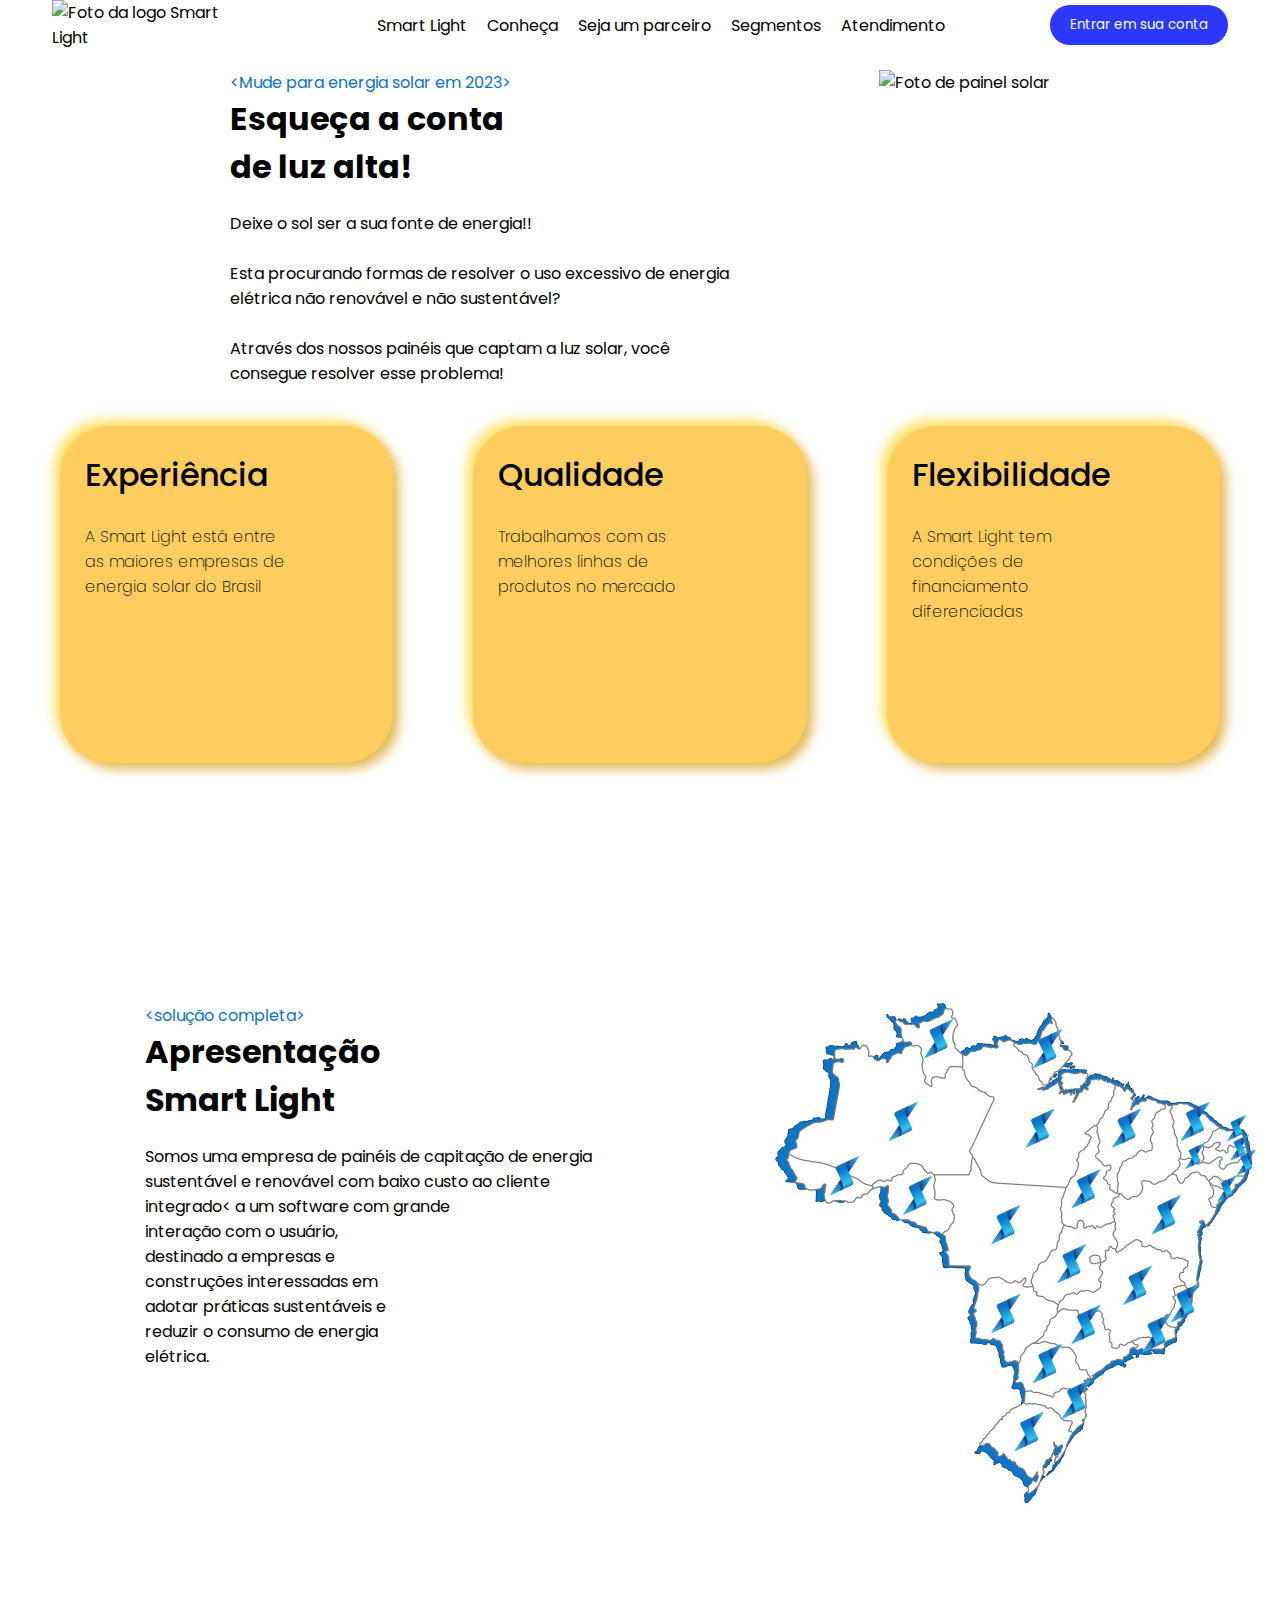
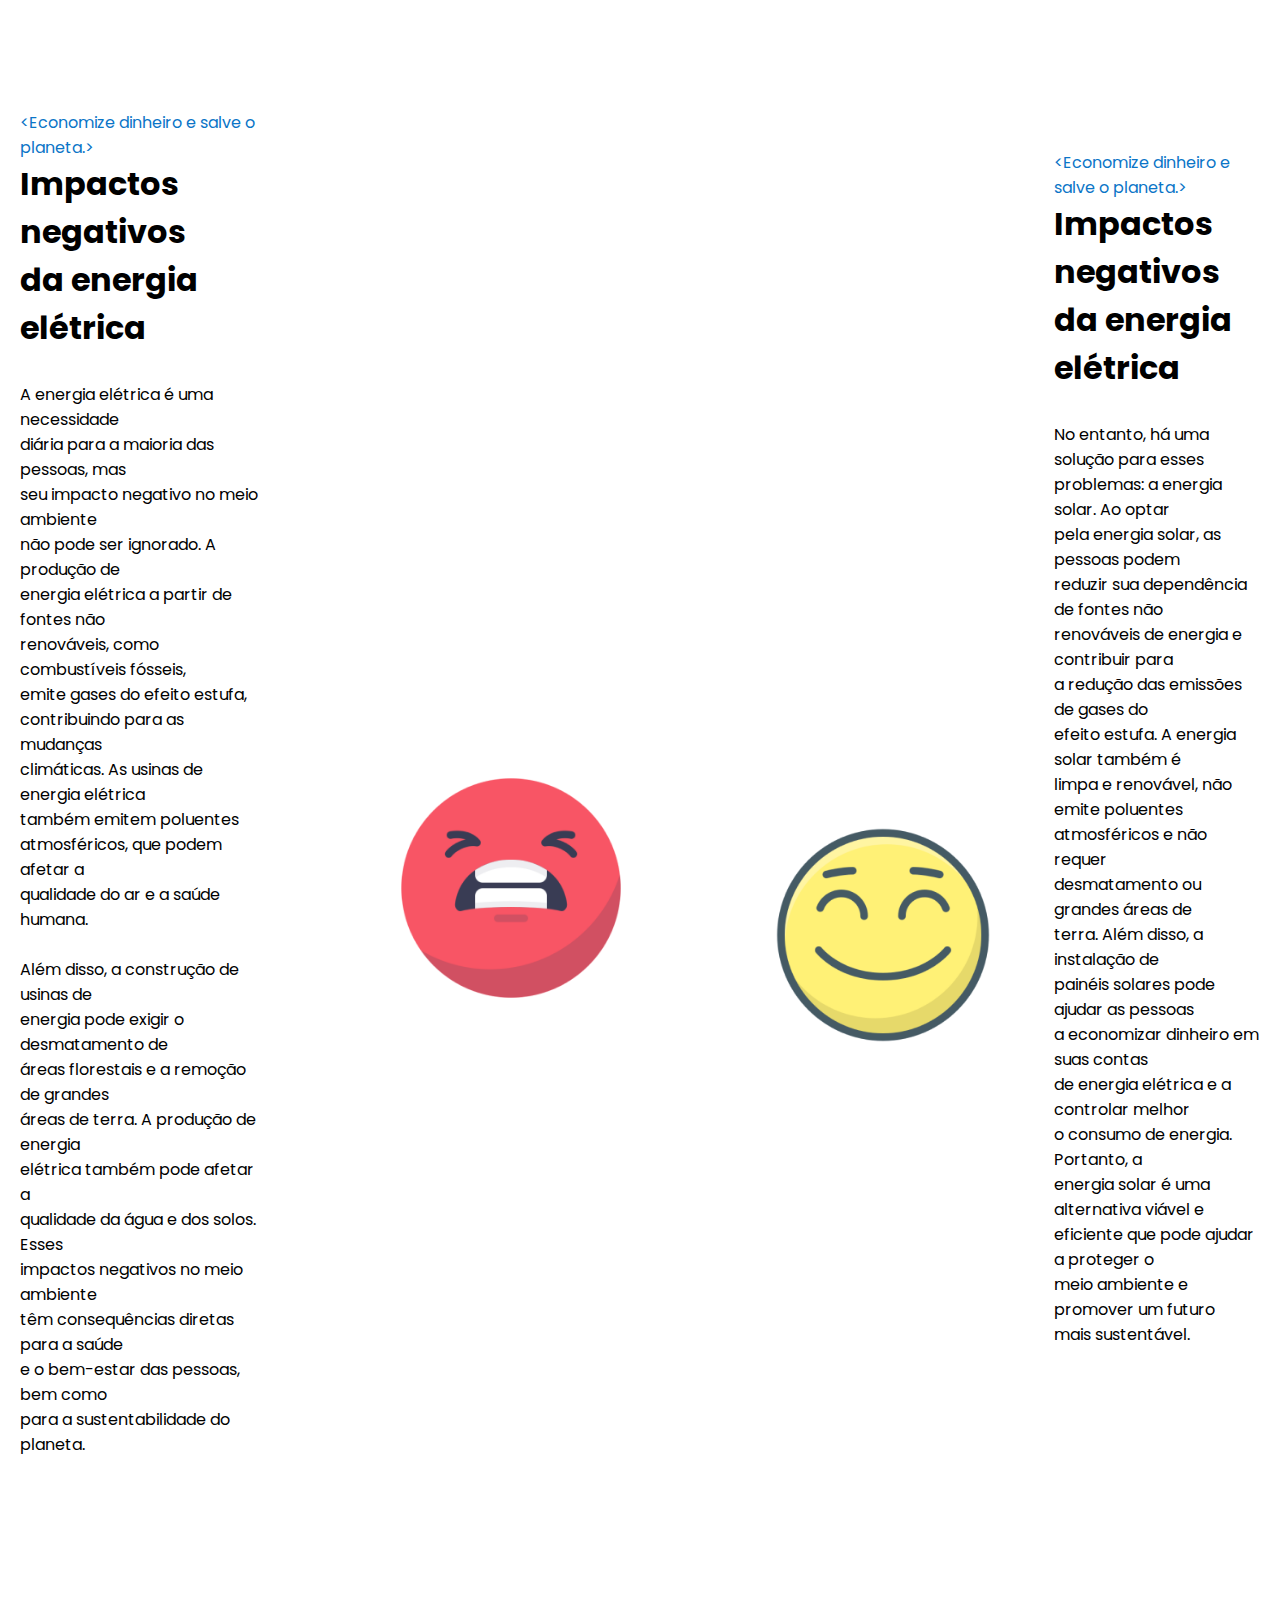
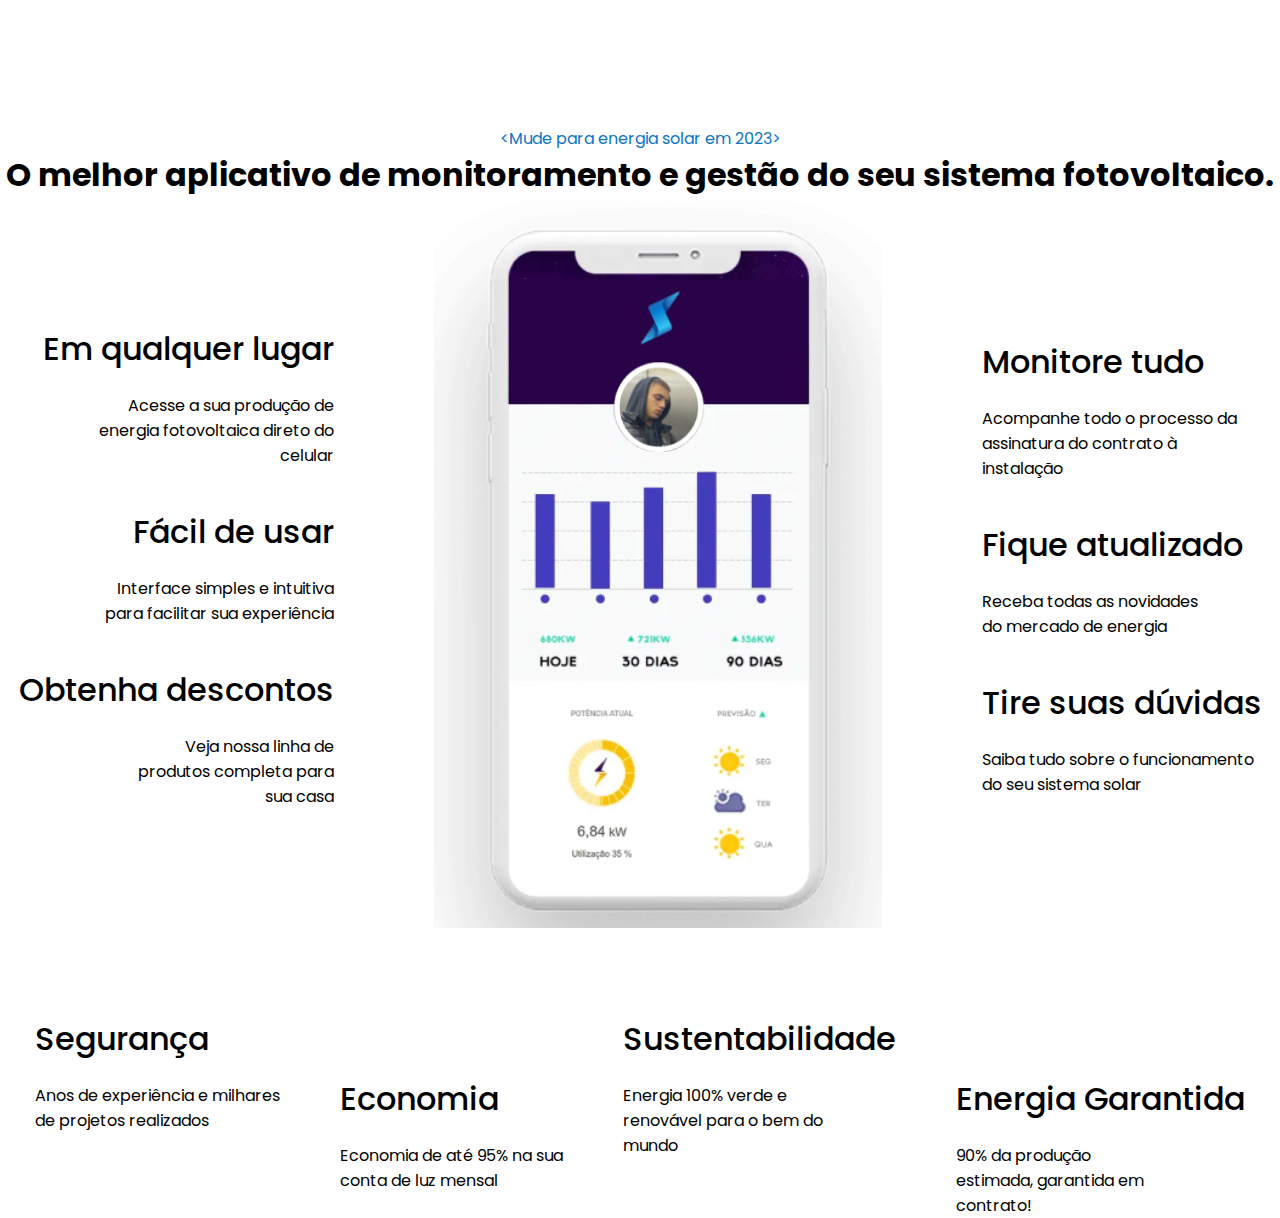
==== commit 2dacf6b8: "Finalizada a aba do App" ====
--- a/index.html
+++ b/index.html
@@ -145,13 +145,68 @@
     <div class="container-aplicativo">
         <p class="texto-azul-aplicativo">&ltMude para energia solar em 2023&gt</p>
         <h1>O melhor aplicativo de monitoramento e gestão do seu sistema fotovoltaico.</h1>
-        <div class="img-aplicativo">
-            <img src="./img/foto-aplicativo.png" class="" alt="">
-        </div>
-        <div class="textos-aplicativo">
-            <h2>Em qualquer lugar</h2>
-            <p>Acesse a sua produção de<br> energia fotovoltaica direto do<br> celular</p>
-        </div>
+
+        <div class="container-textos">
+            <div class="container-textos-top">
+                <div class="container-textos-esquerda">
+                    <ul>
+                        <li>
+                            <h1>Em qualquer lugar</h1>
+                            <p>Acesse a sua produção de<br> energia fotovoltaica direto do<br> celular</p>
+                        </li>
+                        <li>
+                            <h1>Fácil de usar</h1>
+                            <p>Interface simples e intuitiva<br> para facilitar sua experiência</p>
+                        </li>
+                        <li>
+                            <h1>Obtenha descontos</h1>
+                            <p>Veja nossa linha de<br> produtos completa para<br> sua casa</p>
+                        </li>
+                    </ul>
+                </div>
+                <div class="container-img">
+                    <img src="./img/foto-aplicativo.png" alt="Foto do aplicativo de App">
+                </div>
+                <div class="container-textos-direita">
+                    <ul>
+                        <li>
+                            <h1>Monitore tudo</h1>
+                            <p>Acompanhe todo o processo da<br> assinatura do contrato à<br> instalação</p>
+                        </li>
+                        <li>
+                            <h1>Fique atualizado</h1>
+                            <p>Receba todas as novidades<br> do mercado de energia</p>
+                        </li>
+                        <li>
+                            <h1>Tire suas dúvidas</h1>
+                            <p>Saiba tudo sobre o funcionamento<br> do seu sistema solar</p>
+                        </li>
+                    </ul>
+                </div>
+            </div>
+
+            <div class="container-textos-bottom">
+                <ul>
+                    <li class="texto-top">
+                        <h1>Segurança</h1>
+                        <p>Anos de experiência e milhares<br> de projetos realizados</p>
+                    </li>
+                    <li class="texto-bottom">
+                        <h1>Economia</h1>
+                        <p>Economia de até 95% na sua<br> conta de luz mensal</p>
+                    </li>
+                    <li class="texto-top">
+                        <h1>Sustentabilidade</h1>
+                        <p>Energia 100% verde e<br> renovável para o bem do<br> mundo</p>
+                    </li>
+                    <li class="texto-bottom">
+                        <h1>Energia Garantida</h1>
+                        <p>90% da produção<br> estimada, garantida em<br> contrato!</p>
+                    </li>
+                </ul>
+            </div>
+        </div>
+
     </div>
 
 </body>
--- a/css/aplicativo.css
+++ b/css/aplicativo.css
@@ -4,7 +4,7 @@
     color: #0B75C7;
 }
 
-.container-aplicativo h1 {
+.container-aplicativo > h1 {
     display: flex;
     justify-content: center;
 }
@@ -20,4 +20,51 @@
     gap: 20px;
     width: 440px;
     height: 575px;
-}+}
+
+.container-textos {
+    display: flex;
+    flex-direction: column;
+    justify-content: center;
+    align-items: center;
+    gap: 80px;
+}
+
+
+.container-textos-top {
+    display: flex;
+    gap: 100px;
+    justify-content: center;
+    align-items: center;
+}
+
+.container-textos  h1{
+    margin-bottom: 20px;
+    font-weight: 500;
+}
+
+.container-textos ul {
+    display: flex;
+    flex-direction: column;
+    list-style: none;
+}
+
+.container-textos-esquerda {
+    text-align: right;
+}
+
+
+.container-textos-top > div ul {
+    gap: 40px;
+}
+
+.container-textos-bottom ul {
+    flex-direction: row;
+    gap: 60px;
+}
+
+.container-textos-bottom ul li.texto-bottom {
+    position: relative;
+    top: 60px;
+}
+
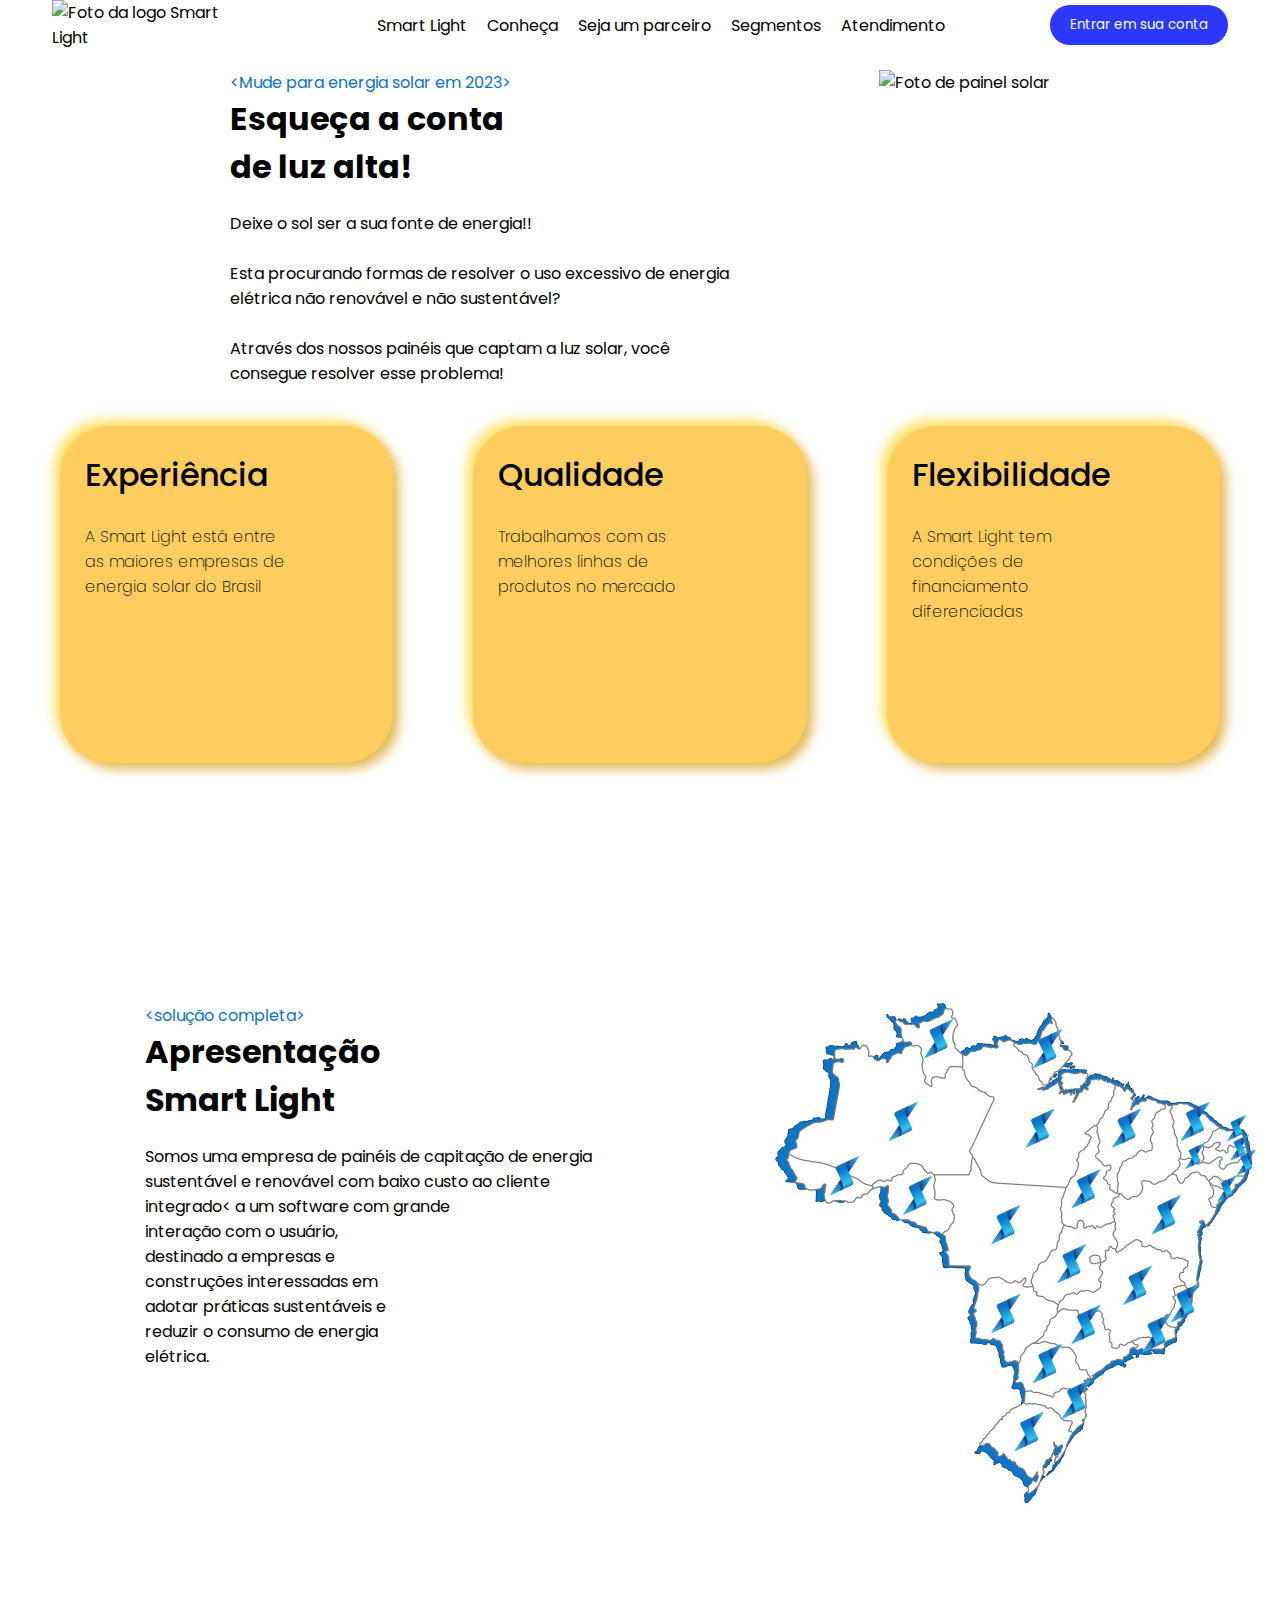
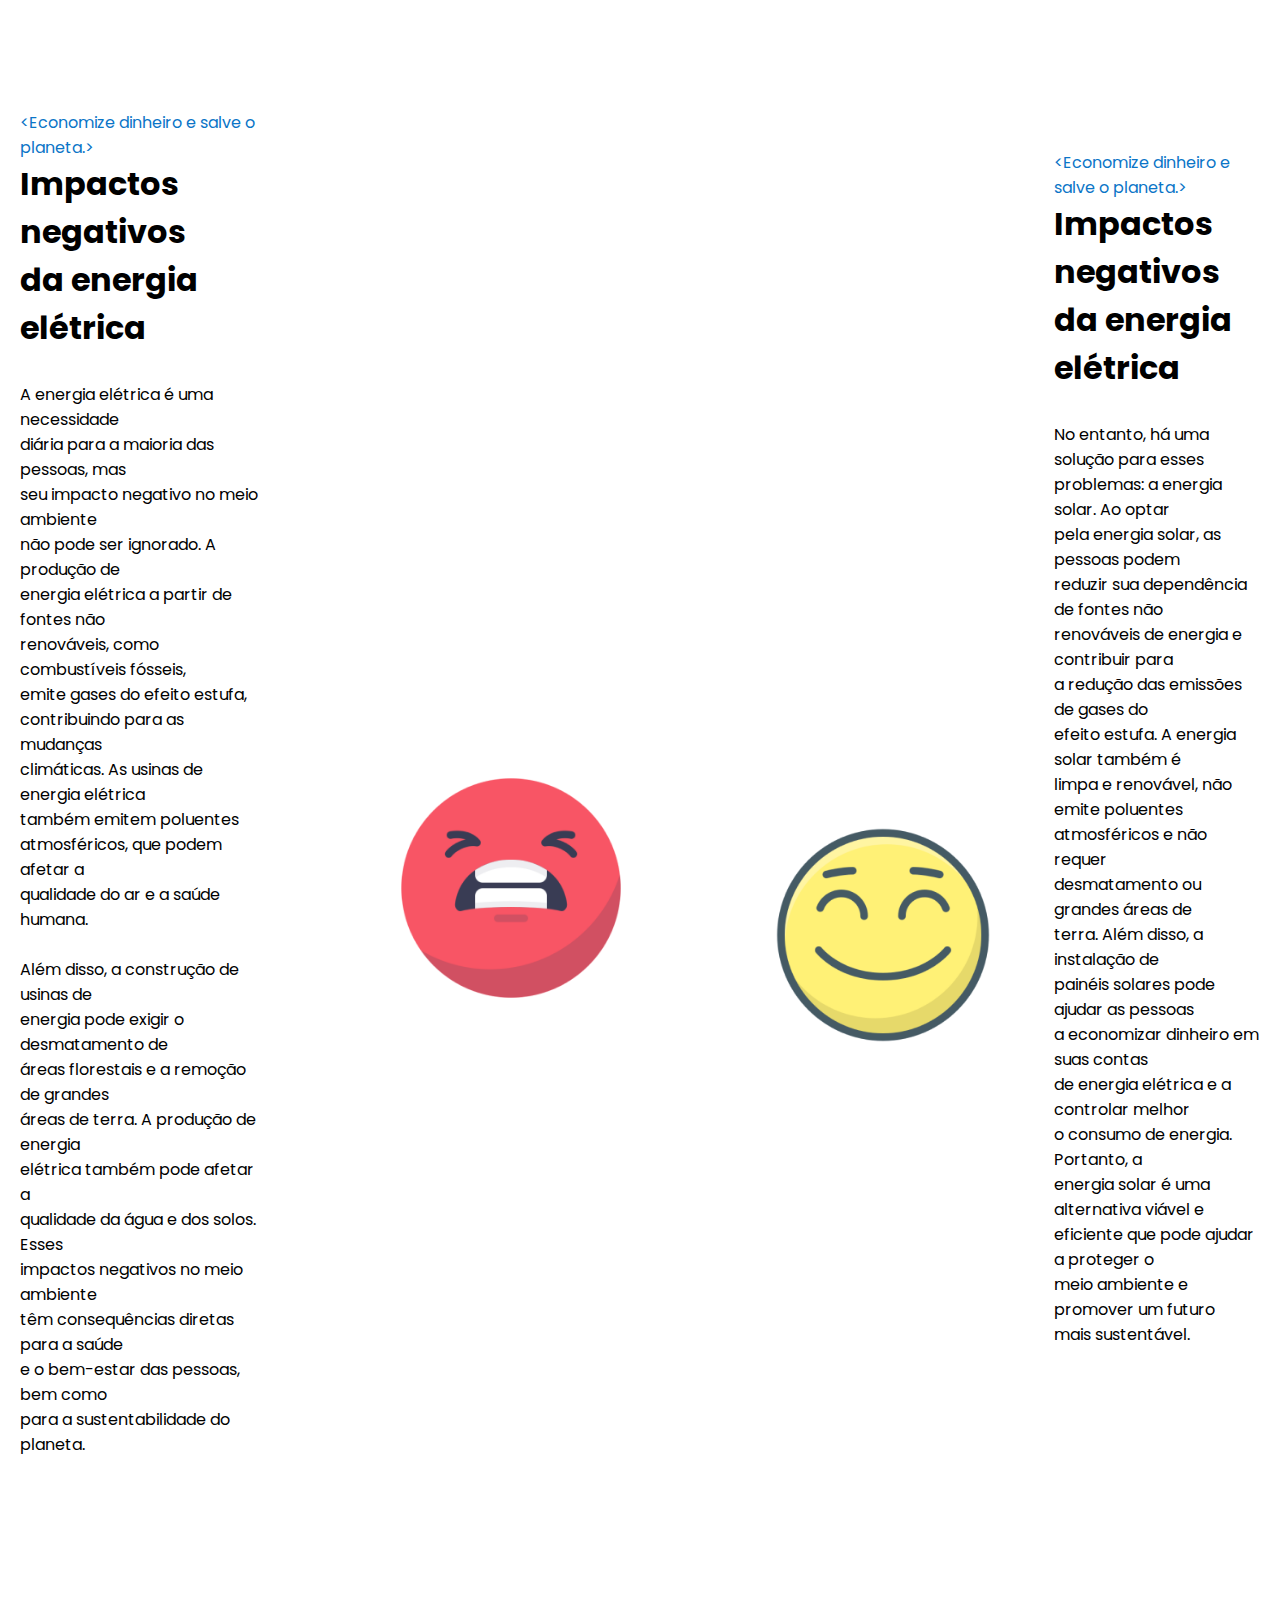
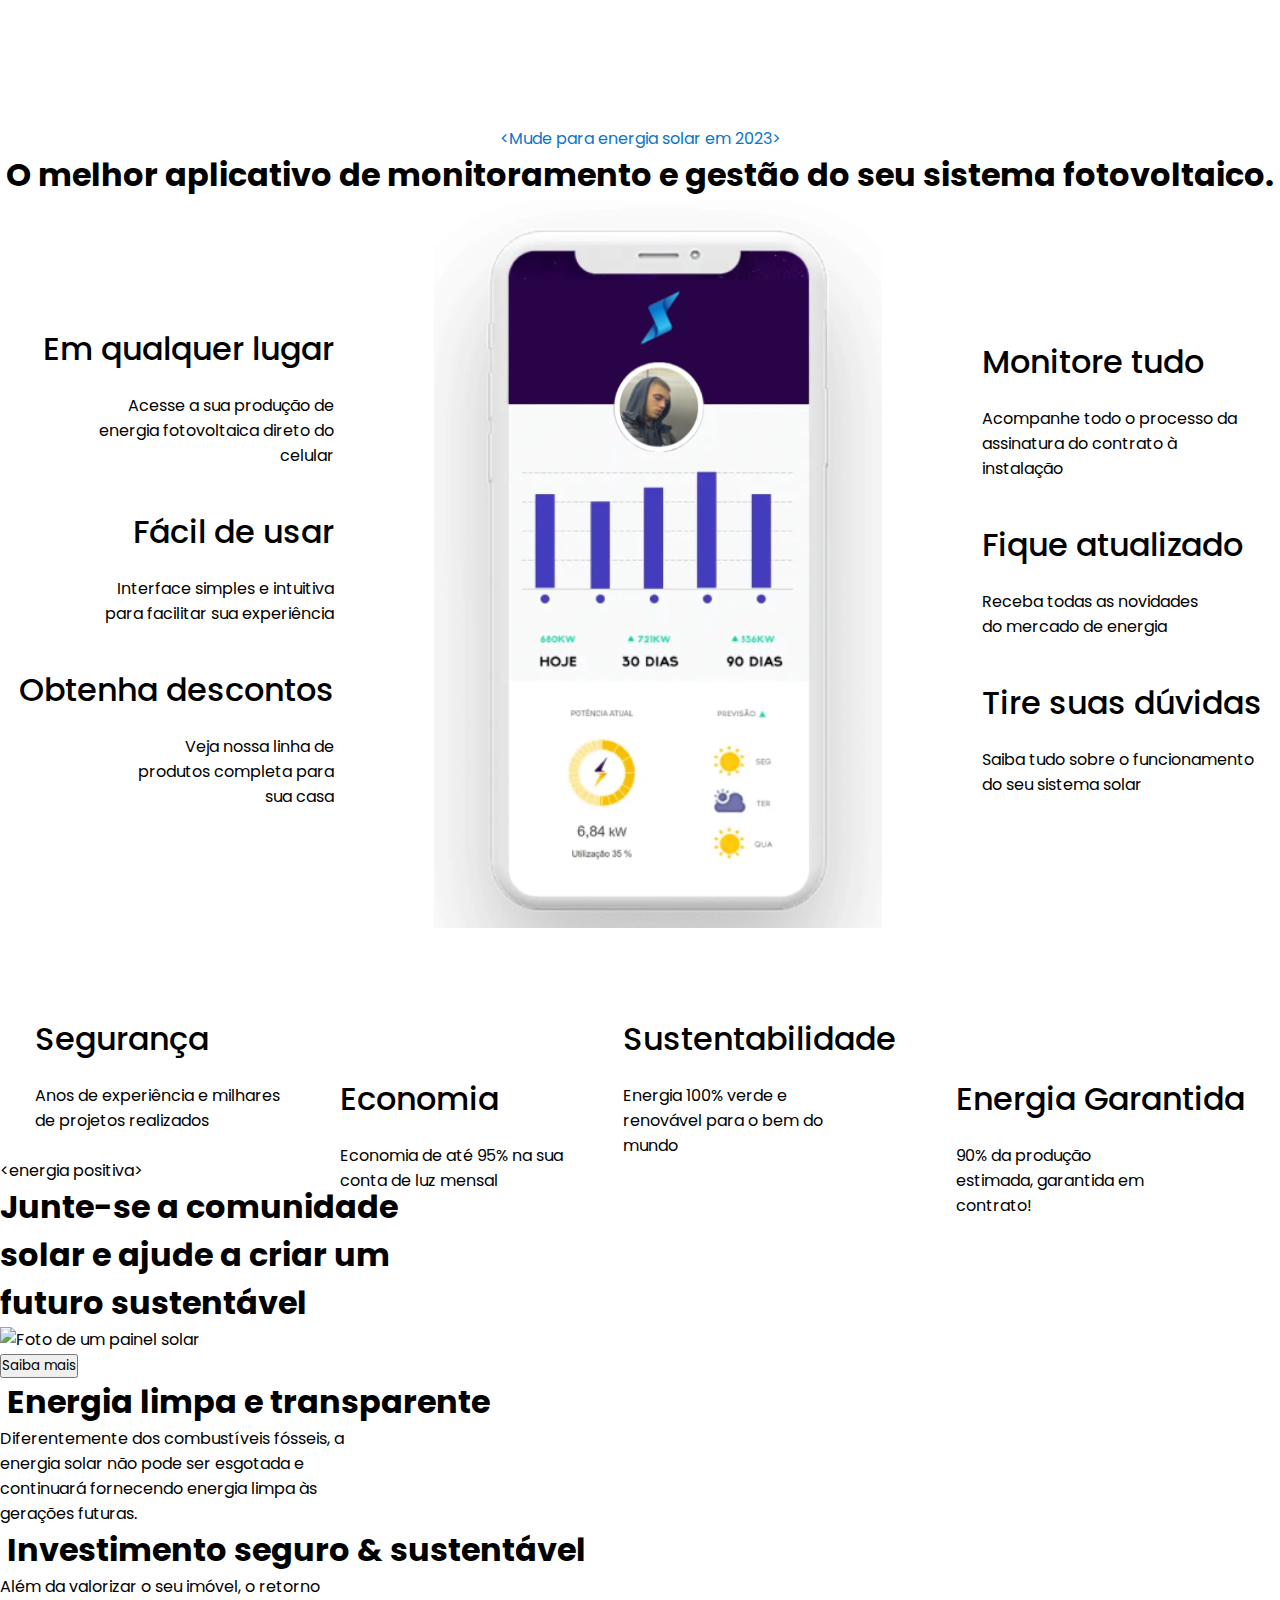
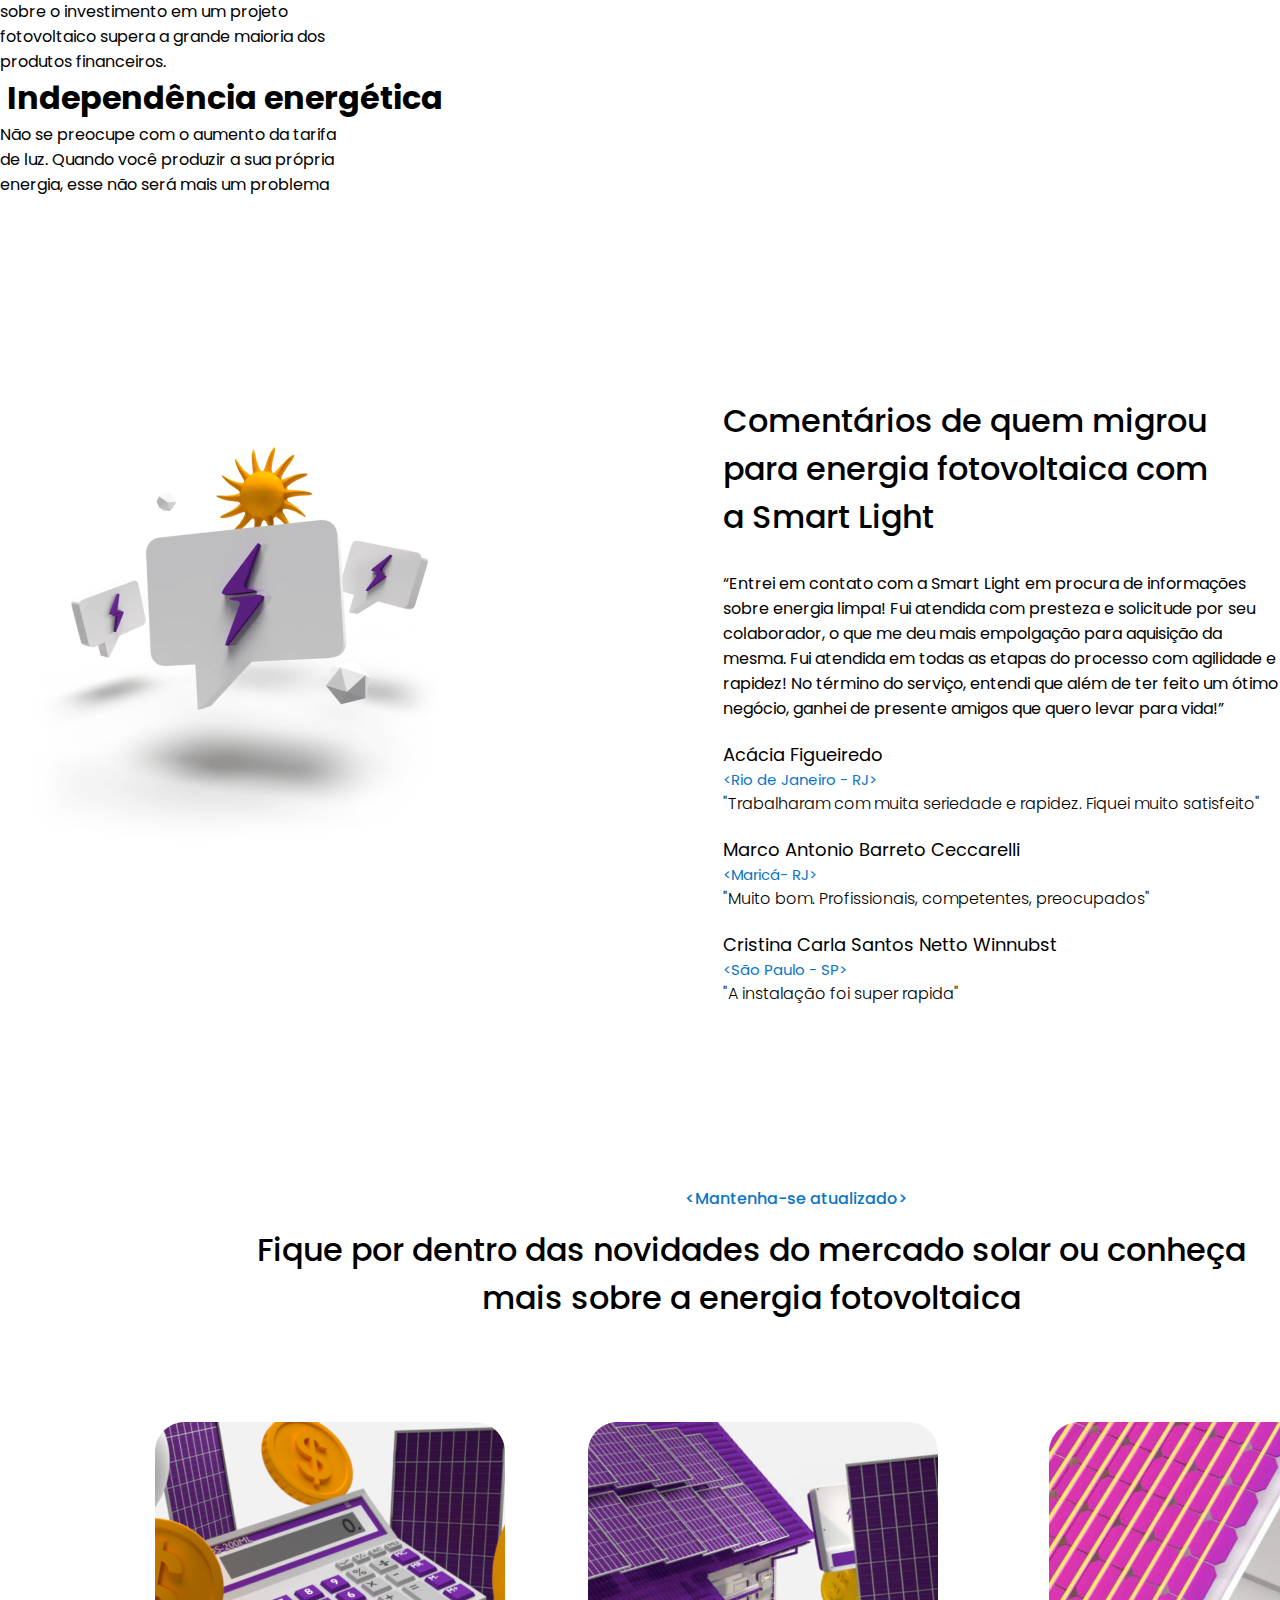
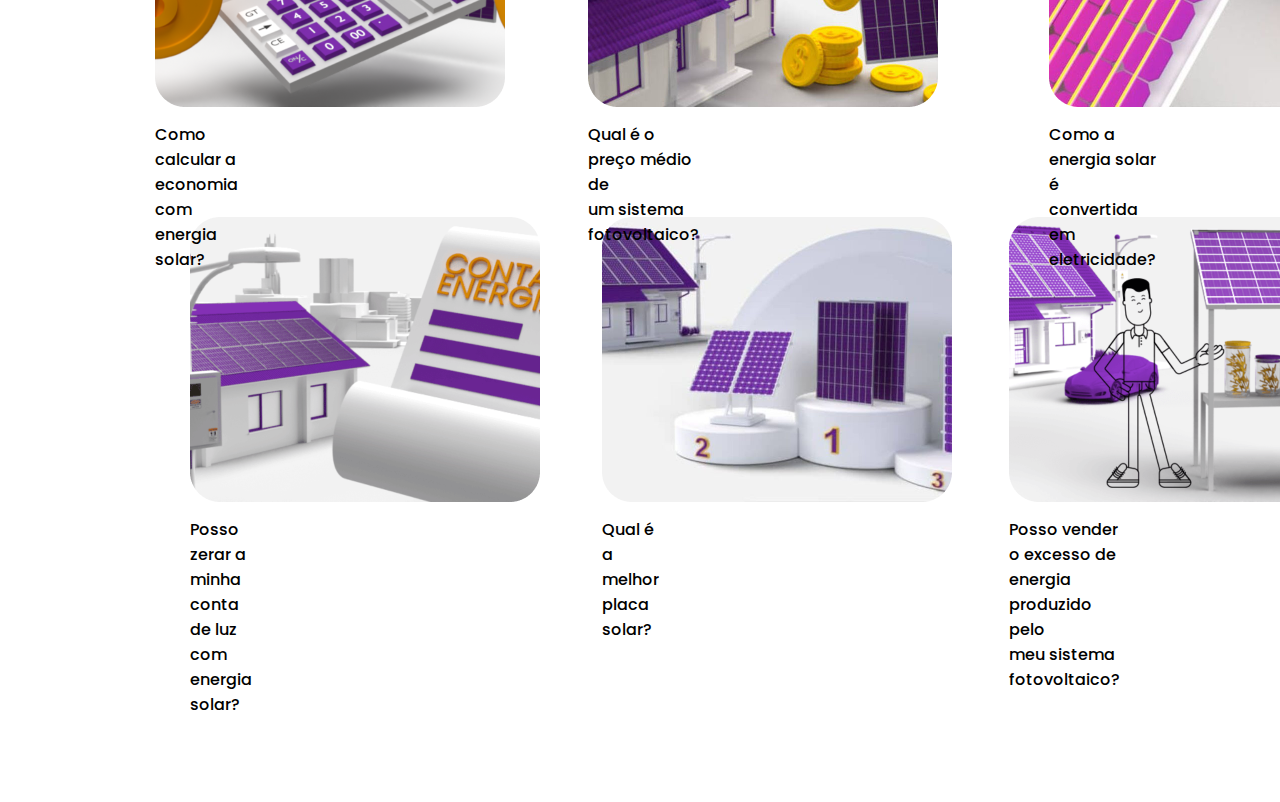
==== commit 097d8567: "Adicionada a aba de avaliações e novidades, juntamente com animações nas imagens da aba de novidades" ====
--- a/index.html
+++ b/index.html
@@ -15,6 +15,9 @@
     <link rel="stylesheet" href="./css/containers.css">
     <link rel="stylesheet" href="./css/impactos.css">
     <link rel="stylesheet" href="./css/aplicativo.css">
+    <link rel="stylesheet" href="./css/comunidade.css">
+    <link rel="stylesheet" href="./css/comentarios.css">
+    <link rel="stylesheet" href="./css/novidades.css">
 
 
 
@@ -206,7 +209,95 @@
                 </ul>
             </div>
         </div>
-
+    </div>
+
+    <div class="container-comunidade">
+        <div class="container-comunidade-bloco1">
+            <p class="texto-azul-comunidade">&ltenergia positiva&gt</p>
+            <h1>Junte-se a comunidade<br> solar e ajude a criar um<br> futuro sustentável</h1>
+            <div class="container-img-comunidade">
+                <img src="./img/painel-comunidade.png" alt="Foto de um painel solar">
+            </div>
+        </div>
+        <div class="container-comunidade-bloco2">
+            <button class="saiba-mais">Saiba mais</button>
+            <ul>
+                <li>
+                    <h1><img src="./img/raio.png" class="raio" alt=""> Energia limpa e transparente</h1>
+                    <p>Diferentemente dos combustíveis fósseis, a<br> energia solar não pode ser esgotada e<br>
+                        continuará fornecendo energia limpa às<br> gerações futuras.</p>
+                </li>
+                <li>
+                    <h1><img src="./img/porco.png" class="porco" alt=""> Investimento seguro & sustentável</h1>
+                    <p>Além da valorizar o seu imóvel, o retorno<br> sobre o investimento em um projeto<br> fotovoltaico
+                        supera a grande maioria dos<br> produtos financeiros.</p>
+                </li>
+                <li>
+                    <h1><img src="./img/casa.png" class="casa" alt=""> Independência energética</h1>
+                    <p>Não se preocupe com o aumento da tarifa<br> de luz. Quando você produzir a sua própria<br>
+                        energia, esse não será mais um problema</p>
+                </li>
+            </ul>
+        </div>
+    </div>
+
+    <div class="container-comentarios">
+        <div class="container-comentarios-bloco1">
+            <img src="./img/comentarios.png" alt="">
+        </div>
+
+        <div class="container-comentarios-bloco2">
+            <h1>Comentários de quem migrou<br> para energia fotovoltaica com<br> a Smart Light</h1>
+
+            <p class="comentarios-texto-principal">“Entrei em contato com a Smart Light em procura de informações<br>
+                sobre energia limpa! Fui atendida com presteza e solicitude por seu<br> colaborador, o que me deu mais
+                empolgação para aquisição da<br> mesma. Fui atendida em todas as etapas do processo com agilidade e<br>
+                rapidez! No término do serviço, entendi que além de ter feito um ótimo<br> negócio, ganhei de presente
+                amigos que quero levar para vida!”</p>
+
+            <p class="nome-comentarios">Acácia Figueiredo</p>
+            <p class="texto-azul-comentarios">&ltRio de Janeiro - RJ&gt</p>
+            <p class="avaliacoes">"Trabalharam com muita seriedade e rapidez. Fiquei muito satisfeito"</p>
+
+            <p class="nome-comentarios">Marco Antonio Barreto Ceccarelli</p>
+            <p class="texto-azul-comentarios">&ltMaricá- RJ&gt</p>
+            <p class="avaliacoes">"Muito bom. Profissionais, competentes, preocupados"</p>
+
+            <p class="nome-comentarios">Cristina Carla Santos Netto Winnubst</p>
+            <p class="texto-azul-comentarios">&ltSão Paulo - SP&gt</p>
+            <p class="avaliacoes">"A instalação foi super rapida"</p>
+        </div>
+    </div>
+
+    <div class="container-novidades-geral">
+        <div class="container-novidades-bloco1">
+            <p class="texto-azul-novidades">&ltMantenha-se atualizado&gt</p>
+            <h1>Fique por dentro das novidades do mercado solar ou conheça<br> mais sobre a energia fotovoltaica</h1>
+        </div>
+        <div class="container-novidades-conteudo">
+            <div class="container-novidades-bloco2">
+                <img src="./img/calculadora.png" alt="Foto de calculadora">
+                <p class="novidades-texto-top">Como calcular a<br> economia com<br> energia solar?</p>
+
+                <img src="./img/casa com moeda.png" alt="Foto de casa">
+                <p class="novidades-texto-top">Qual é o preço médio de<br> um sistema fotovoltaico?</p>
+
+                <img src="./img/painel-telhado.png" alt="Foto de painel solar no telhado de uma casa">
+                <p class="novidades-texto-top">Como a energia solar é<br> convertida em<br> eletricidade?</p>
+            </div>
+
+            <div class="container-novidades-bloco3">
+                <img src="./img/conta.png" alt="Foto de conta de energia">
+                <p>Posso zerar a minha<br> conta de luz com<br> energia solar?</p>
+
+                <img src="./img/painel-numerado.png" alt="Foto de painel com numeros">
+                <p>Qual é a melhor placa<br> solar?</p>
+
+                <img src="./img/painel-loja.png"
+                    alt="Homem comprando em uma lojinha, no telhado possui um painel solar">
+                <p>Posso vender o excesso de<br> energia produzido pelo<br> meu sistema fotovoltaico?</p>
+            </div>
+        </div>
     </div>
 
 </body>
--- a/css/nav.css
+++ b/css/nav.css
@@ -49,6 +49,7 @@
 .login:hover {
     background-color:#00010c;
     transition: 1s;
+    transform: scale(110%);
 }
 
 
--- a/css/comentarios.css
+++ b/css/comentarios.css
@@ -0,0 +1,29 @@
+.texto-azul-comentarios {
+    font-size: 15px;
+    color: #0B75C7;
+}
+
+.container-comentarios {
+    display: flex;
+    margin-top: 200px;
+    justify-content: center;
+    gap: 250px;
+}
+
+.container-comentarios-bloco2 h1 {
+    font-weight: 500;
+    margin-bottom: 30px;
+}
+
+.comentarios-texto-principal {
+    margin-bottom: 20px;
+}
+
+.avaliacoes {
+    margin-bottom: 20px;
+    font-weight: 300;
+}
+
+.nome-comentarios {
+    font-size: 18px;
+}
--- a/css/novidades.css
+++ b/css/novidades.css
@@ -0,0 +1,76 @@
+.texto-azul-novidades {
+    position: relative;
+    left: 650px;
+    bottom: 40px;
+    color: #0B75C7;
+}
+
+.texto-novidades {
+    display: flex;
+    justify-content: center;
+    text-align: left;
+}
+
+.container-novidades-conteudo {
+    margin-left: 380px;
+    display: flex;
+    flex-direction: column;
+    gap: 10px;
+}
+
+.container-novidades-geral h1 {
+    text-align: center;
+    font-weight: 500;
+}
+
+.container-novidades-geral p {
+    font-weight: 500;
+}
+.container-novidades-bloco1 {
+    margin-top: 200px;
+    display: flex;
+    justify-content: center;
+}
+
+.container-novidades-bloco2 {
+    display: flex;
+    justify-content: center;
+    margin-top: 100px;
+    
+}
+
+.container-novidades-bloco2 p{
+    position: relative;
+    top: 300px;
+    right: 350px;
+}
+
+.container-novidades-bloco3 p{
+    position: relative;
+    top: 300px;
+    right: 350px;
+}
+
+.novidades-texto-bottom{
+    position: relative;
+    top: 300px;
+    right: 350px;
+}
+
+
+.container-novidades-bloco3 {
+    display: flex;
+    justify-content: center;
+    margin-top: 100px;
+    
+}
+
+.container-novidades-conteudo img{
+    transition: 1s;
+}
+
+.container-novidades-conteudo img:hover{
+    transform: scale(103%);
+    transition: 0.8s;
+}
+
